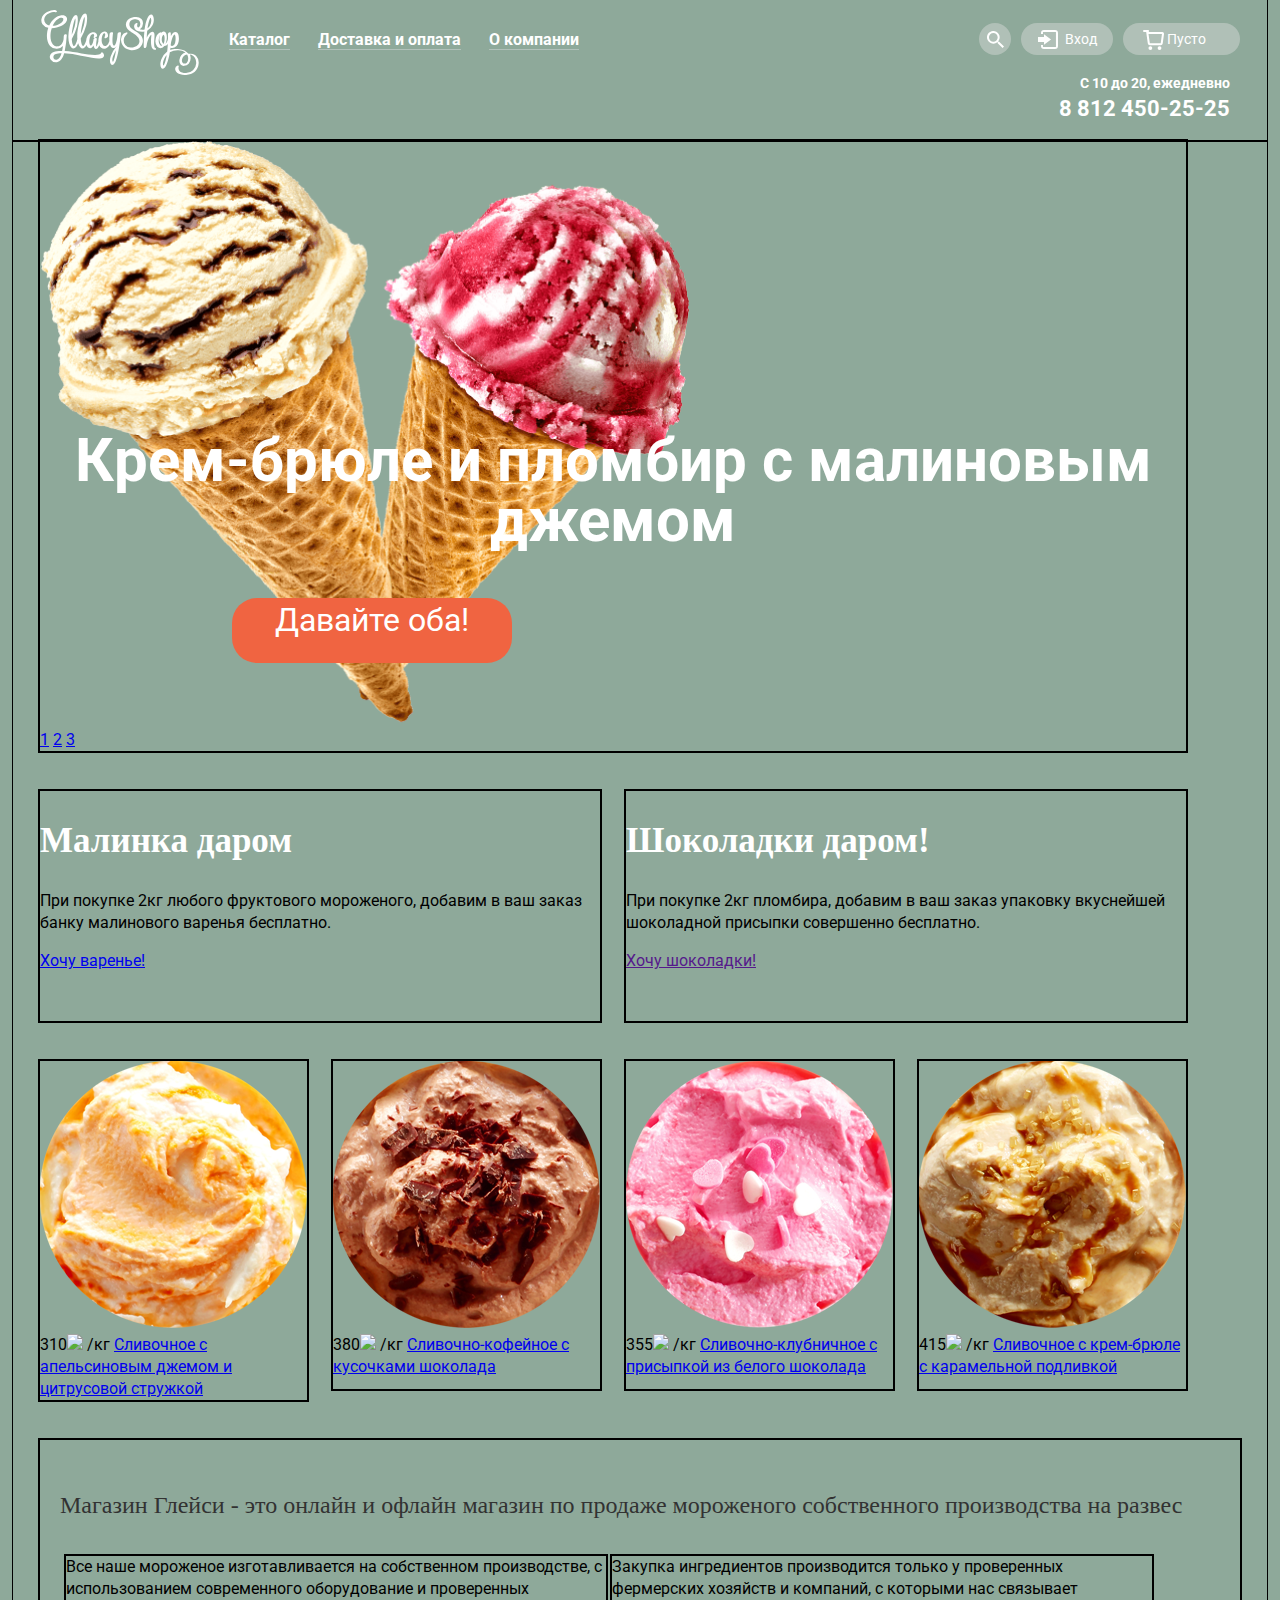
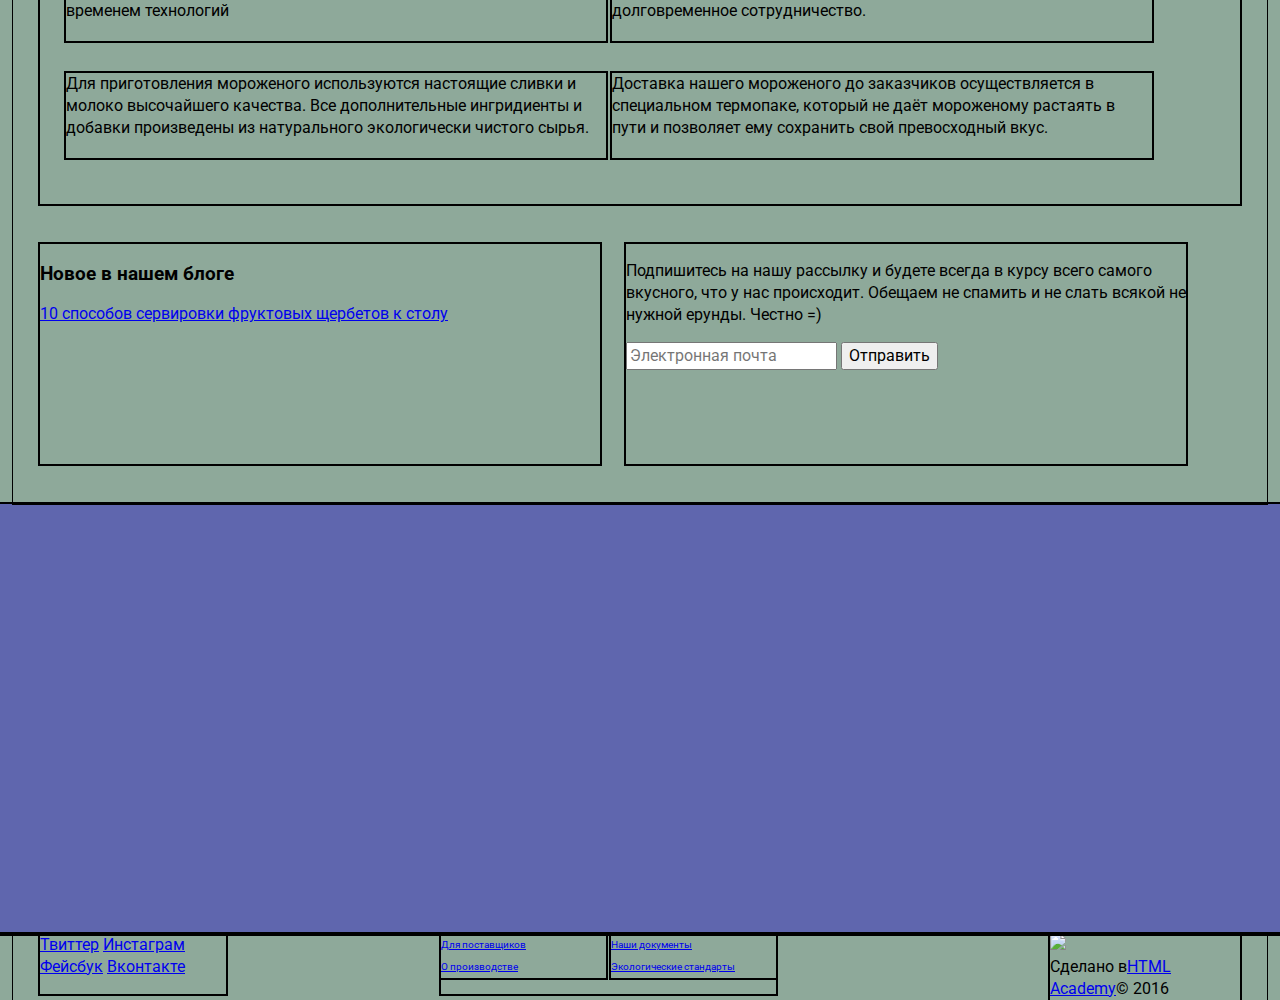
==== index.html @ ef181240 "коммит" ====
<!DOCTYPE html>
<html lang="ru">
  <head>
    <meta charset="utf-8">
    <title>HTML Academy: Глейси</title>
    <link href="https://fonts.googleapis.com/css?family=Roboto:400,700&subset=cyrillic" rel="stylesheet">
    <link rel="stylesheet" type="text/css" href="css/normalize.css">
    <link rel="stylesheet" type="text/css" href="css/style.css">
  </head>
  <body>
  	<header class="main-header">
  		<div class="container clearfix">
      <div class="logo">
        <img src="img/11logotip.svg" width="160" height="65">
      </div>
  			<nav class="main-navigation">
  				<ul class="main-menu">
  					<li class="shadow-link">
  						<a href="catalog.html" class="catalog">Каталог</a>
  						<ul class="navigation-submenu">
  							<li>
  								<a href="#" class="new">Новинки</a>
  							</li>
  							<li>
  								<a href="catalog.html">Сливочное</a>
  							</li>
  							<li>
  								<a href="#">Щербеты</a>
  							</li>
  							<li>
  								<a href="#">Фруктовый лед</a>
  							</li>
  							<li>
  								<a href="#">Мелорин</a>
  							</li>
  						</ul>
  					</li>
  					<li class="shadow-link">
  						<a href="#">Доставка и оплата</a>
  					</li>
  					<li class="shadow-link">
  						<a href="#">О компании</a>
  					</li>
  				</ul>
  			</nav>
  			<div class="user-block">
          <ul>
            <li>
              <a class="search" href="#"></a>
              <div class="inside-search">
                <input type="text" name="search" placeholder="Что ищем?">  
              </div>
            </li>
            <li>  
              <a class="login" href="#">Вход</a>
              <div class="inside-login">
                <form action="/" method="post">
                  <input type="text" name="login" placeholder="Электронная почта">
                  <input type="password" name="password" placeholder="Пароль">
                  <input type="submit" name="entry" value="Войти">
                  <a class="forgot-password" href="#">Забыли пароль?</a>
                  <a class="new-registration" href="#">Новая регистрация</a>
                </form>
              </div>
            </li>
            <li>
              <a class="cart" href="#">Пусто</a>
              <div class="inside-cart">
                <table>
                  <caption>Итого: 750 руб.</caption>
                  <tr>
                    <td>
                      <img src="http://placehold.it/15x15">
                    </td>
                    <td>
                      <img src="http://placehold.it/15x15">
                    </td>
                    <td>
                      Пломбир с апельсиновым джемом
                    </td>
                    <td>
                      1,5 кг x 200 руб
                    </td>
                    <td>
                      300 руб.
                    </td>
                  </tr>
                  <tr>
                    <td>
                      <img src="http://placehold.it/15x15">
                    </td>
                    <td>
                      <img src="http://placehold.it/15x15">
                    </td>
                    <td>
                      Клубничный пломбир с присыпкой из белого шоколада
                    </td>
                    <td>
                      1,5 кг x 300 руб
                    </td>
                    <td>
                      450 руб.
                    </td>
                  </tr>
                </table>
                <a class="cart-btn" href="#">Оформить заказ</a>
              </div>
            </li>
          </ul>
          <ul class="schedule">
            <li class="schedule-hours">С 10 до 20, ежедневно</li>
            <li class="schedule-phone">8 812 450-25-25</li>
          </ul>  
  			</div>
         
  		</div>
  	</header>
  	<main>
      <div class="container clearfix">
      <div class="slider clearfix">
        <img src="img/ice-1-slide.png" width="650" height="582">
    		<h1 class="caption">Крем-брюле и пломбир с малиновым джемом</h1>
    		  <a href="#" class="let-two">Давайте оба!</a>    
    		<div class="slider-switch">
    			<a href="#" class="ice-cream-slide">1</a>
    			<a href="#" class="ice-cream-slide">2</a>
    			<a href="#" class="ice-cream-slide">3</a>
    		</div>
      </div>
  		<div class="left-banner">
  			<h2 class="banner-title">Малинка даром</h2>
  			<p>При покупке 2кг любого фруктового мороженого, добавим в ваш заказ банку малинового варенья бесплатно.</p>
  			<a class="buy-btn" href="#">Хочу варенье!</a>
  		</div>
  		<div class="right-banner">
  			<h2 class="banner-title">Шоколадки даром!</h2>
  			<p>При покупке 2кг пломбира, добавим в ваш заказ упаковку вкуснейшей шоколадной присыпки совершенно бесплатно.</p>
  			<a class="buy-btn" href="">Хочу шоколадки!</a>
  		</div>
  		<div class="product hits">
  			<img src="img/creamy-orange-jam.png" width="267" height="267">
        <span class="product-price">310<img src="http://placehold.it/15x15"> /кг</span>
        <a class="creamy-orange-jam" href="catalog.html">Сливочное с апельсиновым джемом и цитрусовой стружкой</a>
        <a class="quick-view" href="#">Быстрый просмотр</a>
  		</div>
  		<div class="product hits">
  			<img src="img/creamy-cofee.png" width="267" height="267">
        <span class="product-price">380<img src="http://placehold.it/15x15"> /кг</span>
        <a class="creamy-cofee" href="#">Сливочно-кофейное с кусочками шоколада</a>
        <a class="quick-view" href="#">Быстрый просмотр</a>
  		</div>
  		<div class="product hits">
  			<img src="img/creamy-strawberry.png" width="267" height="267">
        <span class="product-price">355<img src="http://placehold.it/15x15"> /кг</span>
        <a class="creamy-strawberry" href="#">Сливочно-клубничное с присыпкой из белого шоколада</a>
        <a class="quick-view" href="#">Быстрый просмотр</a>
  		</div>
  		<div class="product hits">
  			<img src="img/creme-brulee.png" width="267" height="267">
        <span class="product-price">415<img src="http://placehold.it/15x15"> /кг</span>
        <a class="creme-brulee" href="#">Сливочное с крем-брюле с карамельной подливкой</a>
        <a class="quick-view" href="#">Быстрый просмотр</a>
  		</div>
  		<div class="feature clearfix">
            <h2 class="feature-title">
              Магазин Глейси - это онлайн и офлайн магазин по продаже мороженого собственного
              производства на развес
            </h2>
  					<p class="feature-discription ice-icon">
              Все наше мороженое изготавливается на собственном производстве, с использованием
              современного оборудование и проверенных временем технологий
            </p>
  					<p class="feature-discription cow-icon">
              Закупка ингредиентов производится только у проверенных фермерских хозяйств и компаний,
              с которыми нас связывает долговременное сотрудничество.
            </p>
  					<p class="feature-discription leaf-icon">
              Для приготовления мороженого используются настоящие сливки и молоко высочайшего качества.
              Все дополнительные ингридиенты и добавки произведены из натурального экологически чистого сырья.
            </p>
  					<p class="feature-discription thermometer-icon">
            Доставка нашего мороженого до заказчиков осуществляется в специальном термопаке,
            который не даёт мороженому растаять в пути и позволяет ему сохранить свой превосходный вкус.
            </p>
  		</div>
  		<div class="news">
  			<h3>Новое в нашем блоге</h3>
  			<a href="#">10 способов сервировки фруктовых щербетов к столу</a>
  		</div>
  		<div class="distribution">
  			<form class="distribution-form" action="/" method="post">
  			<p>
          Подпишитесь на нашу рассылку и будете всегда в курсу всего самого вкусного,
          что у нас происходит. Обещаем не спамить и не слать всякой не нужной ерунды. Честно =)
        </p>
  			<input type="text" name="distribution-mail" placeholder="Электронная почта">
  			<input type="submit" name="send" value="Отправить">
  			</form>
  		</div>
      </div>
  		<div class="map">
  			<div class="contact">
  				<p class="contact-normal">
            Адрес главного офиса и</br>
            офлайн магазина:
          </p>
  				<p class="contact-bold">
            ул. Большая Конюшенная
            19/8, Санкт-Петербург
          </p>
  				<p class="contact-normal">
            Для заказов по телефону:
          </p>
          <p class="contact-bold">  
  				  8 812 450-25-25
          </p>
          <p class="contact-normal">
  				  (с 10 до 20 ежедневно)
          </p>  
  				<a class="contact-btn" href="#">Форма обратной связи</a>
  			</div>
  		</div>
      <div class="contact-form">
        <form action="/" method="post">
          <h2 class="contect-form-name">Мы обязательно вам ответим</h2></br>
          <input type="text" name="contact-form-name" placeholder="Как вас зовут"></br>
          <input type="text" name="contact-form-mail" placeholder="Ваша почта для ответа?"></br>
          <textarea rows="5" placeholder="Напишите что-нибудь..."></textarea><br>
          <input type="submit" name="contact-ansver" value="Отправить">
        </form>
      </div>
  	</main>
  	<footer class="main-footer">
  		<div class="container clearfix">
  			<section class="footer-social">
  				<a class="social-btn social-btn-twitter" href="#">Твиттер</a>
  				<a class="social-btn social-btn-instagram" href="#">Инстаграм</a>
  				<a class="social-btn social-btn-facebook" href="#">Фейсбук</a>
  				<a class="social-btn social-btn-vk" href="#">Вконтакте</a>
  			</section>
  			<section class="social-info">
  				<div class="left-social-info">
  					<a class="for-deliveries" href="#">Для поставщиков</a></br>
  					<a href="#">О производстве</a>
  				</div>
  				<div class="right-social-info">
  					<a href="#">Наши документы</a></br>
  					<a href="#">Экологические стандарты</a>
  				</div>
  			</section>
  			<section class="made-in">
  				<div class="footer-logo"><img src="http://placehold.it/25x25"></div>
  				<span class="made-in-link">Сделано в<a href="#">HTML Academy</a>© 2016</span>
  			</section>
  		</div>
  	</footer>
  </body>
</html>
---- css/style.css ----
﻿body{
	min-width: 1200px;
	font-weight: normal;
	font-size: 16px;
	line-height: 22px;
	font-family: "Roboto", "Arial", sans-serif;
	background-color: #8ea99a;
	margin: 0 auto;
	padding: 0;
}
.banner-title{
	font-size: 35px;
	line-height: 41px;
	color: #ffffff;
	font-weight: bold;
	font-family: "Roboto Bold";
}
.feature-title{
	font-size: 24px;
	line-height: 30px;
	color: #323232;
	font-weight: normal;
	font-family: "Roboto Medium";
}

.clearfix{
	content: "";
	display: table;
	clear: both;
}

.logo{
	float: left;
	padding-top: 10px;
	width: 160px;
}

.container{
	font-size: 16px;
	width: 1200px;
	margin: 0 auto;
	padding: 0 27px;
	outline: 1px solid black;
}

.main-header{
	color: #ffffff;
}

.main-navigation{
	float: left;
	width: 700px;
	min-height: 120px;
}

.main-menu{
	margin: 0;
	padding: 0;
	padding-top: 22px;
	padding-left: 15px; 
	list-style: none;
	font-size: 0;
}

.main-menu > li{
	display: inline-block;
	vertical-align: top;
	position: relative;
	padding: 9px 14px;
}


.main-menu a{
	display: block;
	color: inherit;
	font-size: 16px;
	line-height: 18px;
	font-weight: bold;
	text-decoration: none;
	border-bottom: 1px solid rgba(230,230,235,.4);
}

.main-menu li:hover{
	color: #333333;
	background: #f7f6f3;
	border-radius: 25px;
}

.main-menu li:active{
	box-shadow: inset 0 3px 2px 1px rgba(0,0,5,.4);
}


.main-menu .navigation-submenu{
  	position: absolute;
	width: 144px;
	margin: 0;
	padding: 0;
	left: -7px;
	top: 37px;
	list-style: none;
	background: #f8f7f4;
	box-shadow: 0 20px 20px 0 rgba(0,0,0,.4);
	display: none;
}

li:hover .navigation-submenu{
  	display: block;
  	border-radius: 10px;
  	padding-top: 7px;
  	padding-bottom: 7px;
  	z-index: 10;
  	border-top: 3px solid #8ea99a;
}

.navigation-submenu a{
  	color: black;
  	font-size: 14px;
  	line-height: 16px;
  	font-weight: normal;
  	padding: 6px 8px;
  	padding-left: 22px;
  	margin: 0;
}

.navigation-submenu a:hover{
  	padding: 6px 8px;
  	padding-left: 22px;
  	margin: 0;
  	border-radius: 0;  	
  	background: #fbded7;
}

.navigation-submenu a:active{
	background: #f6b5a5;
}

.navigation-submenu .new{
	font-weight: bold;
	padding-bottom: 14px;
	border-bottom: 1px solid rgba(53,53,53,.2);
}

.navigation-submenu .new:hover{
	padding-bottom: 14px;
}

.user-block{
	float: right;
	width: 261px;
	padding: 0;
}

.user-block li{
	display: inline-block;
	vertical-align: top;
	margin-right: 10px; 
}

.user-block li:nth-child(3){
	margin-right: 0;
}

.user-block ul{
	margin: 0;
	padding: 0;
	margin-bottom: 20px;
	list-style: none;
	font-size: 0;
}

.user-block a{
	display: block;
	font-size: 14px;
	line-height: 16px;
	font-weight: normal;
	text-decoration: none;
	font-family: "Roboto", "Arial", "sans-serif";
	margin-top: 23px;
}

.user-block .search{
	width: 32px;
	height: 32px;
	border-radius: 50%;
	background: #b0c0b7 url("../img/5search.svg") no-repeat 50% 50%;
}

.search:hover{
	background: #f8f7f4 url("../img/black-search.svg") no-repeat 8px 8px;
}

.user-block .login{	
	position: relative;
	color: #ffffff;
	padding: 8px 16px 8px 44px;
	background: #b0c0b7;
	border-radius: 25px;
}

.login:hover{
	background: #f8f7f4;
	color: black;
}

.login::before{
	content: "";
	position: absolute;
	top: 5px;
	left: 16px;
	width: 22px;
	height: 22px;
	background: #b0c0b7 url("../img/6enter.svg") no-repeat 50% 50%;
}

.login:hover::before{
	background: #f8f7f4 url("../img/black-enter.svg") no-repeat 50% 50%;
}

.user-block .cart{
	position: relative;
	color: #ffffff;
	padding: 8px 34px 8px 44px;
	background: #b0c0b7;
	border-radius: 25px;
	max-width: 117px;
}

.cart:hover{
	background: #f8f7f4;
	color: black;
}

.cart::before{
	content: "";
	position: absolute;
	top: 7px;
	left: 20px;
	background: #b0c0b7 url("../img/7basket.svg") no-repeat;
	color: #ffffff;
	width: 22px;
	height: 22px;
}

.cart:hover::before{
	background: #f8f7f4 url("../img/black-basket.svg") no-repeat;
}

.user-block .full-cart{
	position: relative;
	padding: 8px 16px 8px 44px;
	color: #ffffff;
	background: #b0c0b7 url("../img/7basket.svg") no-repeat 16px 6px;
	border-radius: 25px;
}

.full-cart:hover{
	background: #f8f7f4;
	color: black;
}

.schedule{
	margin: 0;
	padding: 0;
	list-style: none;
	text-align: right;
}

.schedule-hours{
	padding-bottom: 4px;
	font-size: 14px;
	line-height: 16px;
	font-weight: bold;
}

.schedule-phone{
	font-size: 22px;
	line-height: 24px;
	font-weight: bold;
	font-family: "Roboto";
}

.inside-search{
	display: none;
}

.inside-login{
	display: none;
}
/*
li:hover .inside-login{
	display: block;
}
*/
.inside-cart{
	display: none;
}
/*
li:hover .inside-cart{
	display: block;
}
*/
.slider{
	outline: 2px solid black;
	height: 565px;
	width: 1146px;
	position: relative;
	margin-bottom: 40px;
}

.caption{
	font-size: 60px;
	line-height: 60px;
	color: white;
	text-align: center;
	margin-bottom: 35px;
	position: absolute;
	top: 250px;
}

.let-two{
	width: 280px;
	height: 65px;
	background: #f06441;
	text-align: center;
	line-height: 44px;
	border-radius: 25px;
	font-size: 32px;
	color: white;
	text-decoration: none;
	position: absolute;
	display: block;
	top: 457px;
	left: 192px;
}

.left-banner{
	width: 560px;
	min-height: 230px;
	outline: 2px solid black;
	float: left;
	margin-right: 26px;
	margin-bottom: 40px;
}

.right-banner{
	width: 560px;
	height: 230px;
	outline: 2px solid black;
	float: left;
	margin-bottom: 40px;
}

.product{
	float: left;
	width: 267px;
	min-height: 328px;
	outline: 2px solid black;
	margin-right: 26px;
	margin-bottom: 40px;
}

.feature{

	height: 248px;
	outline: 2px solid black;
	margin-bottom: 40px;
	padding: 30px 20px;
}

.feature-discription{
	width: 540px;
	min-height: 85px;
	display: inline-block;
	vertical-align: top;
	outline: 2px solid black;
	margin-left: 6px;
}

.news{
	width: 560px;
	min-height: 220px;
	outline: 2px solid black;
	float: left;
	margin-right: 26px;
	margin-bottom: 40px;
}

.distribution{
	width: 560px;
	min-height: 220px;
	outline: 2px solid black;
	float: left;
	margin-bottom: 40px;
}

.contact{
	display: none;
}

.contact-form{
	display: none;
}

.map{
	width: 100%;
	min-height: 430px;
	overflow-x: hidden; 
	background: #5f66ae;
	outline: 2px solid black;
	margin-left: auto;
  	margin-right: auto;
}

.main-footer{
	outline: 2px solid black;
}

.footer-social{
	float: left;
	width: 186px;
	margin-right: 215px;
	min-height: 60px;
	outline: 2px solid black;
}

.social-info{
	float: left;
	width: 335px;
	min-height: 60px;
	font-size: 10px;
	outline: 2px solid black;
}

.left-social-info{
	width: 165px;
	min-height: 34px;
	float: left;
	outline: 2px solid black;
}

.right-social-info{
	width: 165px;
	min-height: 34px;
	float: right;
	outline: 2px solid black;
}

.made-in{
	width: 190px;
	outline: 2px solid black;
	float: right;
}

.breadcrumbs{
	outline: 2px solid black;
	width: 1106px;
}

.catalog-title{
	outline: 2px solid black;
	width: 1146px;
}
.filter{
	outline: 2px solid black;
	width: 1146px;
	margin-bottom: 34px;
}

.sorting{
	width: 195px;
	outline: 2px solid black;
}

.price-regulation{
	width: 219px;
	outline: 2px solid black;
}

.fatness{
	width: 418px;
	outline: 2px solid black;
}

.filler{
	width: 702px;
	outline: 2px solid black;
}

.paginator{
	float: right;
	outline: 2px solid black;
	margin-bottom: 30px;
}

.quick-view{
	display: none;
}
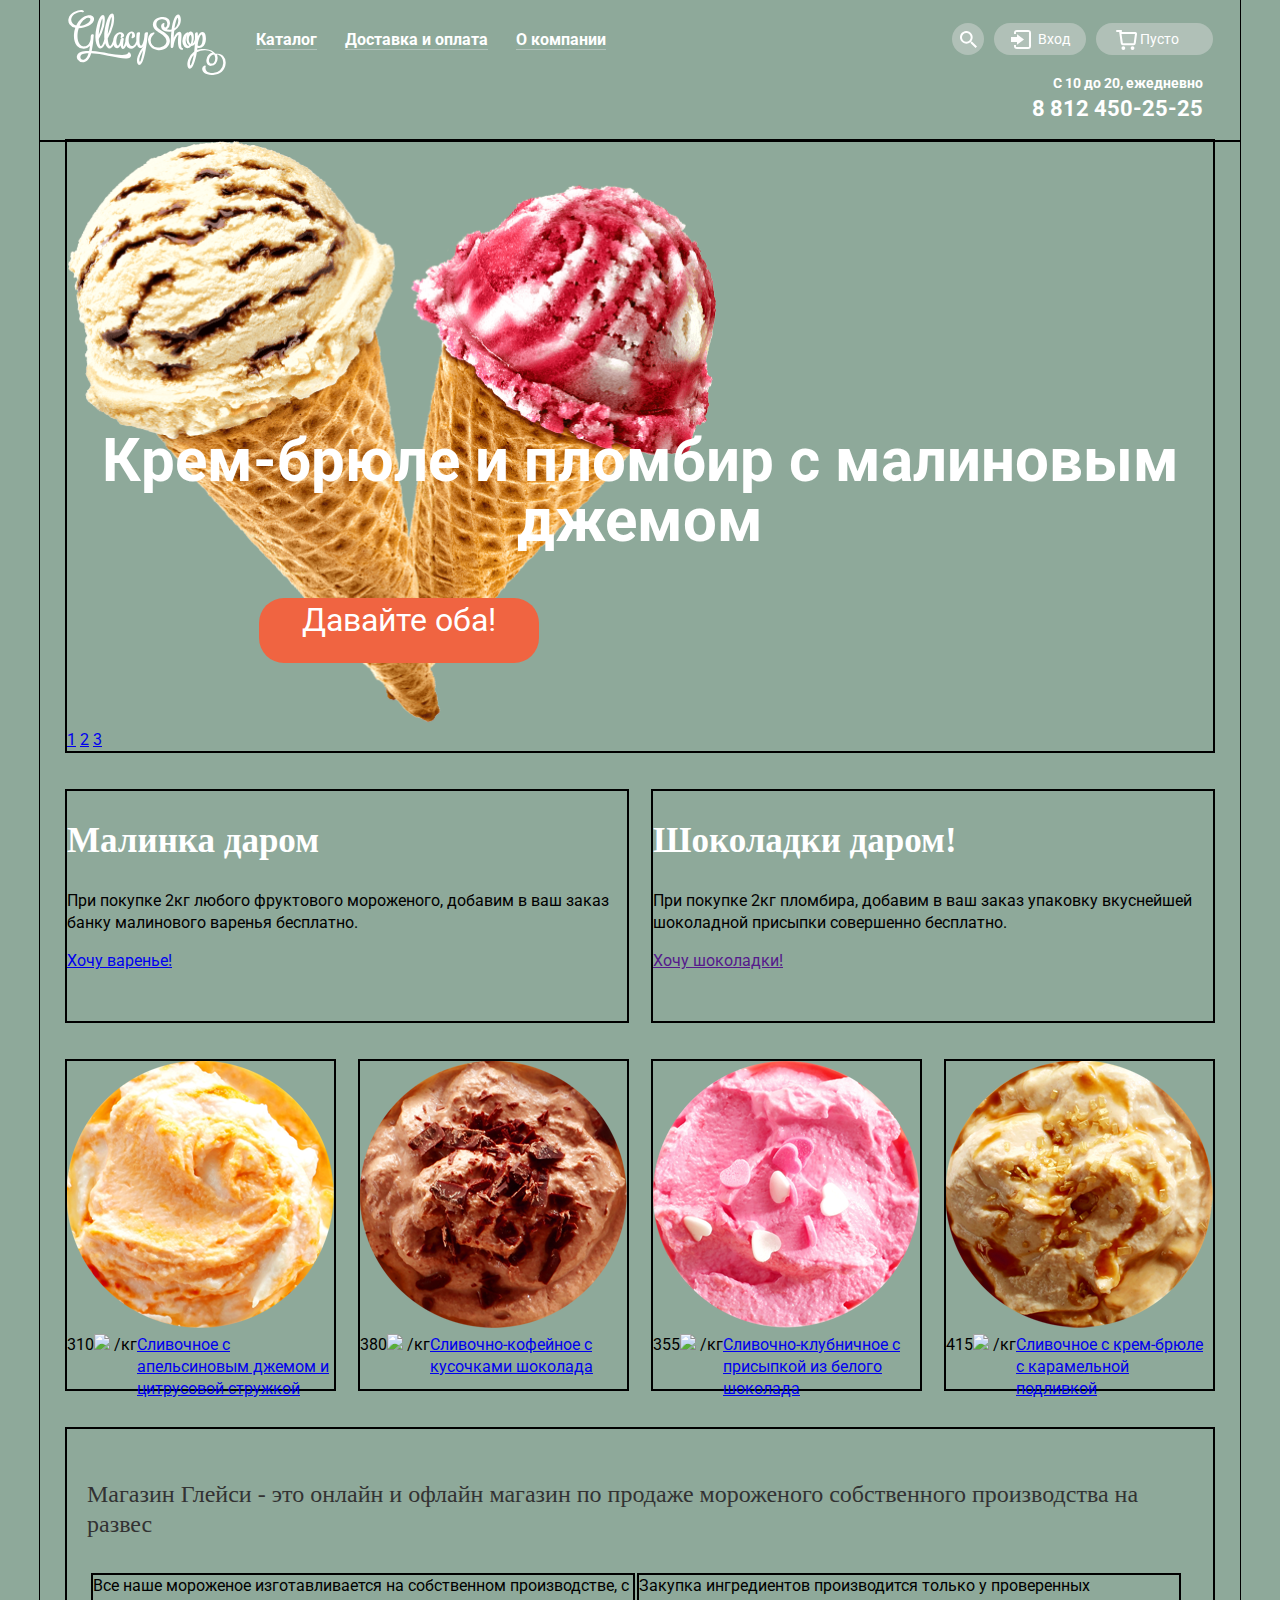
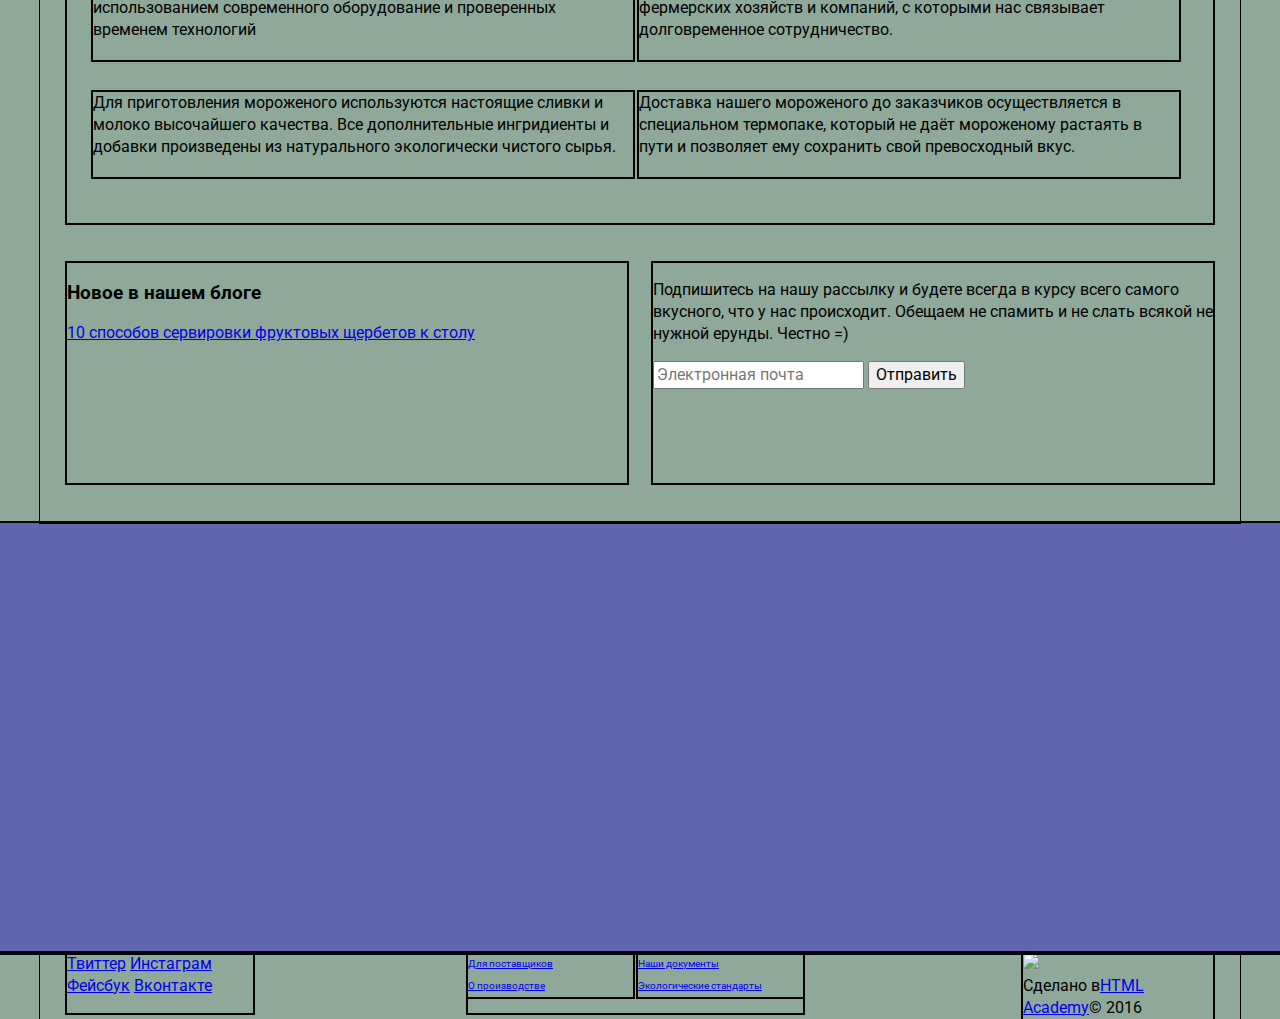
==== commit 13092f3b: "Сетка ВИН!" ====
--- a/index.html
+++ b/index.html
@@ -140,25 +140,25 @@
   		<div class="product hits">
   			<img src="img/creamy-orange-jam.png" width="267" height="267">
         <span class="product-price">310<img src="http://placehold.it/15x15"> /кг</span>
-        <a class="creamy-orange-jam" href="catalog.html">Сливочное с апельсиновым джемом и цитрусовой стружкой</a>
+        <a class="link-ice" href="catalog.html">Сливочное с апельсиновым джемом и цитрусовой стружкой</a>
         <a class="quick-view" href="#">Быстрый просмотр</a>
   		</div>
   		<div class="product hits">
   			<img src="img/creamy-cofee.png" width="267" height="267">
         <span class="product-price">380<img src="http://placehold.it/15x15"> /кг</span>
-        <a class="creamy-cofee" href="#">Сливочно-кофейное с кусочками шоколада</a>
+        <a class="link-ice" href="#">Сливочно-кофейное с кусочками шоколада</a>
         <a class="quick-view" href="#">Быстрый просмотр</a>
   		</div>
   		<div class="product hits">
   			<img src="img/creamy-strawberry.png" width="267" height="267">
         <span class="product-price">355<img src="http://placehold.it/15x15"> /кг</span>
-        <a class="creamy-strawberry" href="#">Сливочно-клубничное с присыпкой из белого шоколада</a>
+        <a class="link-ice" href="#">Сливочно-клубничное с присыпкой из белого шоколада</a>
         <a class="quick-view" href="#">Быстрый просмотр</a>
   		</div>
   		<div class="product hits">
   			<img src="img/creme-brulee.png" width="267" height="267">
         <span class="product-price">415<img src="http://placehold.it/15x15"> /кг</span>
-        <a class="creme-brulee" href="#">Сливочное с крем-брюле с карамельной подливкой</a>
+        <a class="link-ice" href="#">Сливочное с крем-брюле с карамельной подливкой</a>
         <a class="quick-view" href="#">Быстрый просмотр</a>
   		</div>
   		<div class="feature clearfix">
--- a/css/style.css
+++ b/css/style.css
@@ -37,7 +37,7 @@
 
 .container{
 	font-size: 16px;
-	width: 1200px;
+	width: 1146px;
 	margin: 0 auto;
 	padding: 0 27px;
 	outline: 1px solid black;
@@ -355,13 +355,22 @@
 	float: left;
 	width: 267px;
 	min-height: 328px;
+	position: relative;
 	outline: 2px solid black;
 	margin-right: 26px;
 	margin-bottom: 40px;
 }
 
+.product:nth-child(4n+3){
+	margin-right: 0;
+}
+
+.link-ice{
+	position: absolute;
+}
+
 .feature{
-
+	width: 1106px;
 	height: 248px;
 	outline: 2px solid black;
 	margin-bottom: 40px;
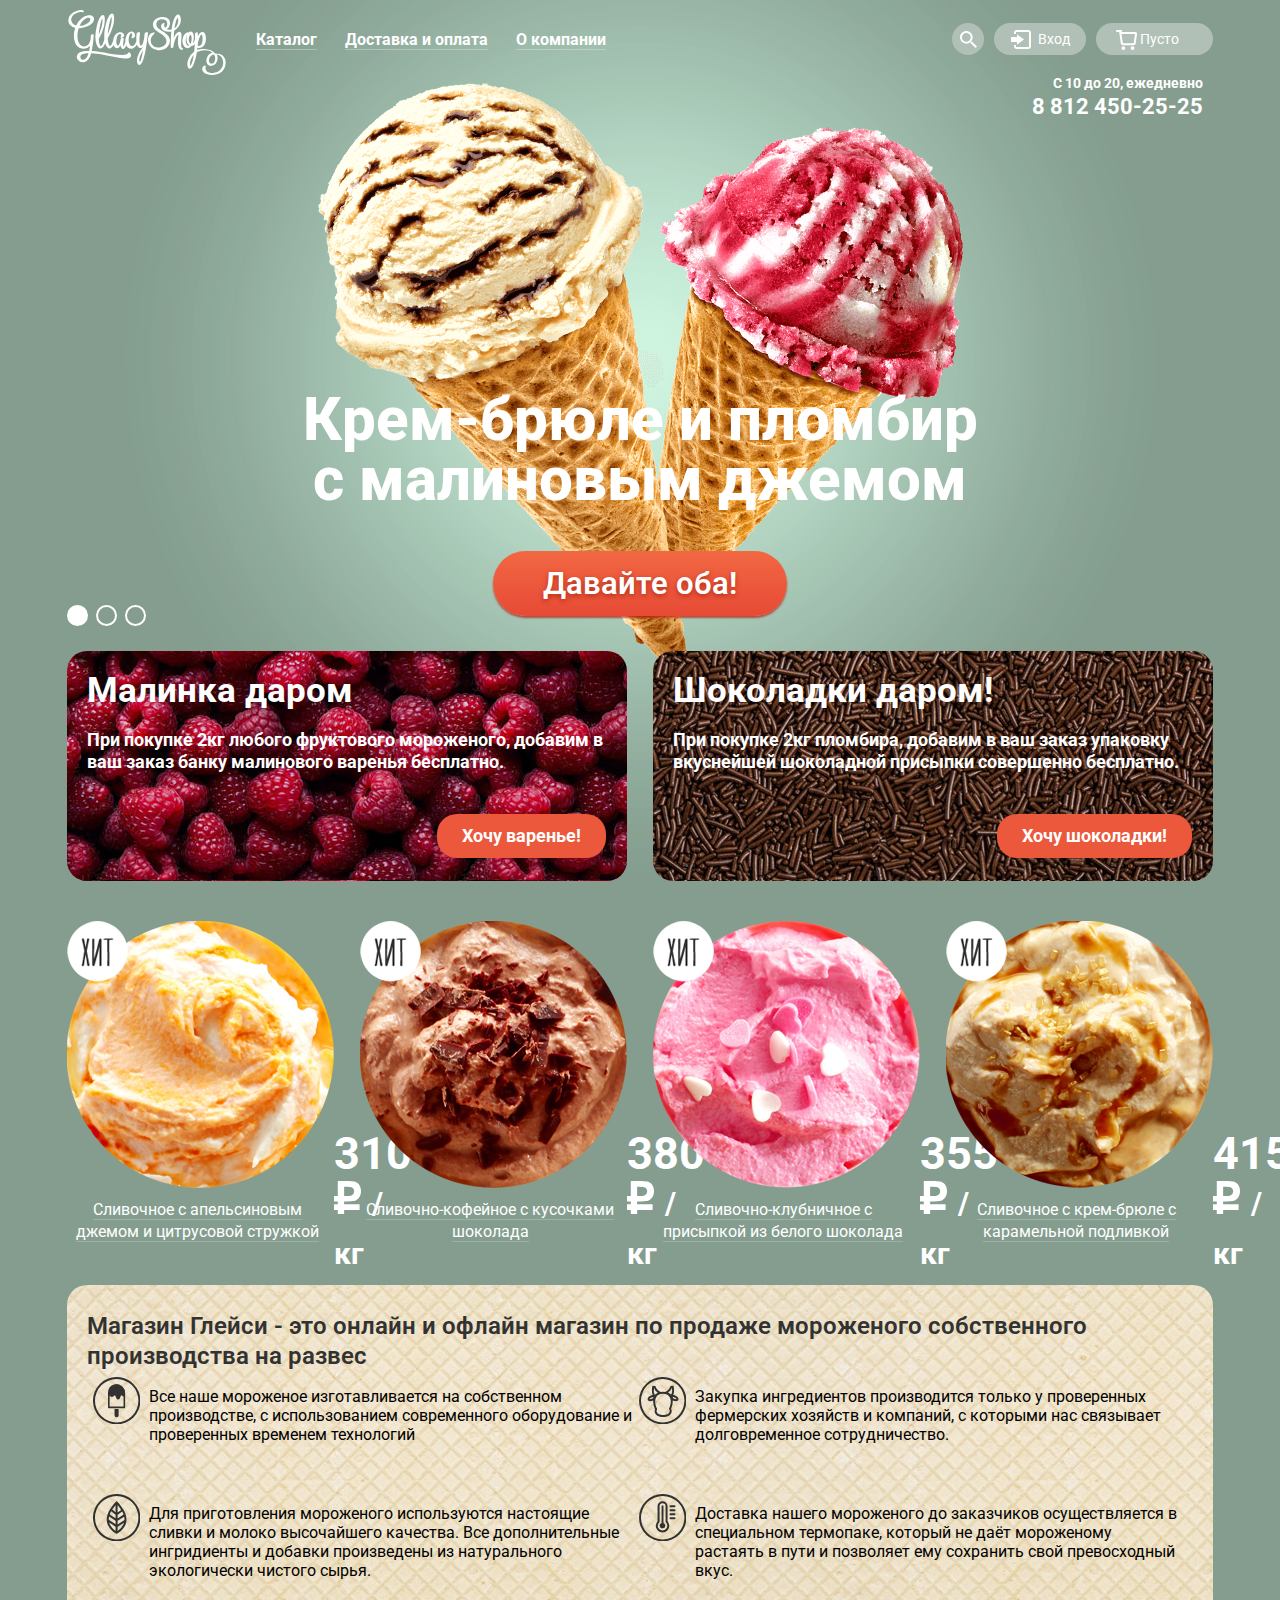
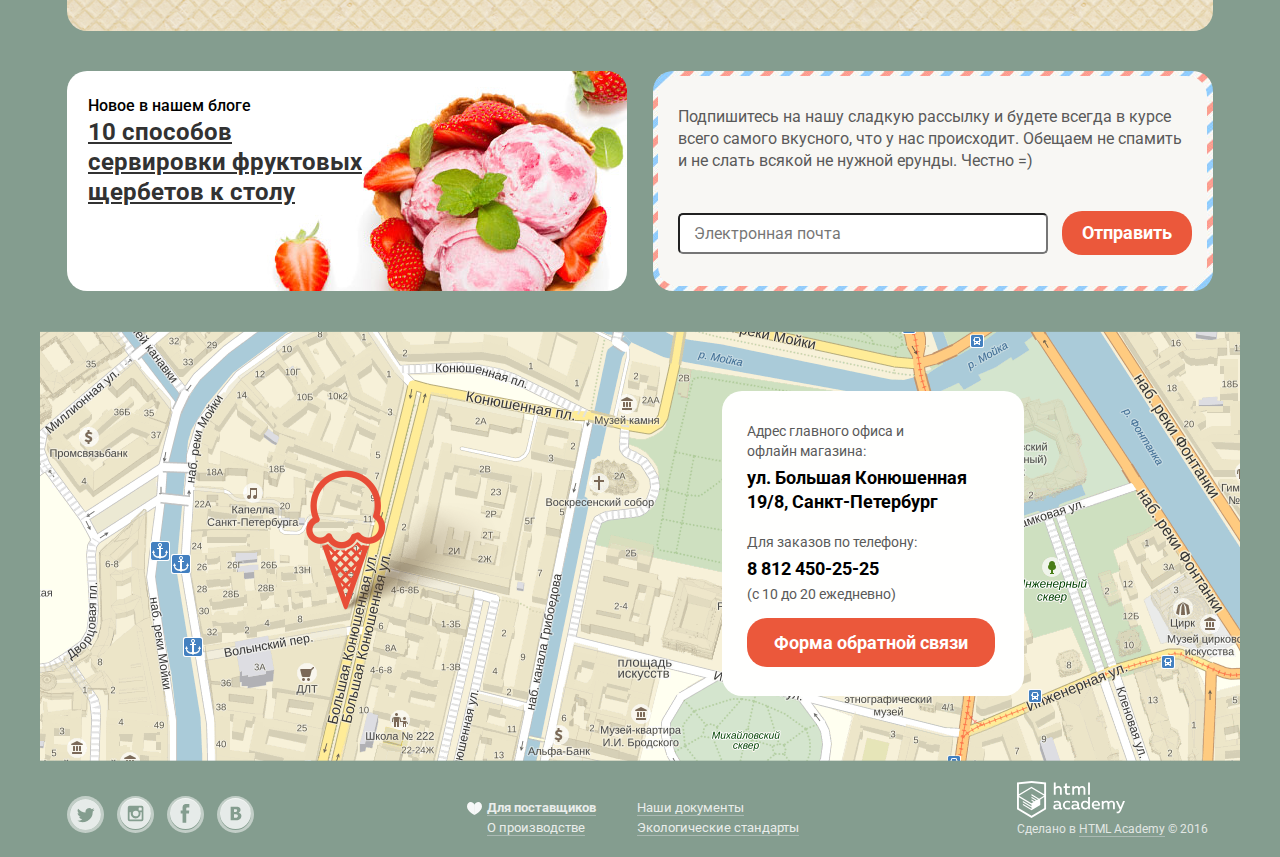
==== commit e709a36f: "tired" ====
--- a/index.html
+++ b/index.html
@@ -8,6 +8,11 @@
     <link rel="stylesheet" type="text/css" href="css/style.css">
   </head>
   <body>
+    <input type="radio" id="btn-1" name="toggle" checked>
+    <input type="radio" id="btn-2" name="toggle">
+    <input type="radio" id="btn-3" name="toggle">
+  <div class="site-wrapper">
+  <div class="content-wrapper">
   	<header class="main-header">
   		<div class="container clearfix">
       <div class="logo">
@@ -16,7 +21,7 @@
   			<nav class="main-navigation">
   				<ul class="main-menu">
   					<li class="shadow-link">
-  						<a href="catalog.html" class="catalog">Каталог</a>
+  						<a href="catalog.html" class="catalog link-catalog">Каталог</a>
   						<ul class="navigation-submenu">
   							<li>
   								<a href="#" class="new">Новинки</a>
@@ -36,74 +41,73 @@
   						</ul>
   					</li>
   					<li class="shadow-link">
-  						<a href="#">Доставка и оплата</a>
+  						<a class="link-catalog" href="#">Доставка и оплата</a>
   					</li>
   					<li class="shadow-link">
-  						<a href="#">О компании</a>
+  						<a class="link-catalog" href="#">О компании</a>
   					</li>
   				</ul>
   			</nav>
   			<div class="user-block">
-          <ul>
-            <li>
+          <ul class="user-menu">
+            <li class="search-container">
               <a class="search" href="#"></a>
               <div class="inside-search">
-                <input type="text" name="search" placeholder="Что ищем?">  
+                <form class="search-form" action="/" method="post">
+                <input type="search" name="search" id="search" placeholder="Что ищем?">  
               </div>
             </li>
-            <li>  
+            <li class="login-container">  
               <a class="login" href="#">Вход</a>
               <div class="inside-login">
-                <form action="/" method="post">
-                  <input type="text" name="login" placeholder="Электронная почта">
+                <form class="login-form clearfix" action="/" method="post">
+                  <input type="email" name="login" id="login" placeholder="Электронная почта">
                   <input type="password" name="password" placeholder="Пароль">
-                  <input type="submit" name="entry" value="Войти">
+                  <input class="btn entry-btn" type="submit" name="entry" value="Войти">
+                  <div class="login-help">
                   <a class="forgot-password" href="#">Забыли пароль?</a>
                   <a class="new-registration" href="#">Новая регистрация</a>
+                  </div>
                 </form>
               </div>
             </li>
-            <li>
+            <li class="cart-container">
               <a class="cart" href="#">Пусто</a>
               <div class="inside-cart">
-                <table>
+                <table  class="cart-product">
                   <caption>Итого: 750 руб.</caption>
                   <tr>
-                    <td>
-                      <img src="http://placehold.it/15x15">
-                    </td>
-                    <td>
-                      <img src="http://placehold.it/15x15">
-                    </td>
-                    <td>
+                    <td class="cross"></td>
+                    <td class="litle-ice1"></td> 
+                    <td class="full-cart-discription">
                       Пломбир с апельсиновым джемом
                     </td>
                     <td>
-                      1,5 кг x 200 руб
+                      1,5 кг x <span class="price-kg">200 руб</span>
                     </td>
                     <td>
                       300 руб.
                     </td>
                   </tr>
                   <tr>
-                    <td>
-                      <img src="http://placehold.it/15x15">
-                    </td>
-                    <td>
-                      <img src="http://placehold.it/15x15">
-                    </td>
-                    <td>
+                    <td class="cross">
+                      
+                    </td>
+                    <td class="litle-ice2">
+                      
+                    </td>
+                    <td class="full-cart-discription">
                       Клубничный пломбир с присыпкой из белого шоколада
                     </td>
                     <td>
-                      1,5 кг x 300 руб
+                      1,5 кг x <span class="price-kg">300 руб</span>
                     </td>
                     <td>
                       450 руб.
                     </td>
                   </tr>
                 </table>
-                <a class="cart-btn" href="#">Оформить заказ</a>
+                <a class="cart-btn btn" href="#">Оформить заказ</a>
               </div>
             </li>
           </ul>
@@ -116,50 +120,79 @@
   		</div>
   	</header>
   	<main>
-      <div class="container clearfix">
-      <div class="slider clearfix">
-        <img src="img/ice-1-slide.png" width="650" height="582">
-    		<h1 class="caption">Крем-брюле и пломбир с малиновым джемом</h1>
-    		  <a href="#" class="let-two">Давайте оба!</a>    
-    		<div class="slider-switch">
-    			<a href="#" class="ice-cream-slide">1</a>
-    			<a href="#" class="ice-cream-slide">2</a>
-    			<a href="#" class="ice-cream-slide">3</a>
-    		</div>
+      <div class="container">
+      <div class="slider">
+        <div class="slide" id="slide-1">
+            <div class="slide-title">Крем-брюле и пломбир с малиновым джемом</div>
+            <a class="slide-btn" href="#">Давайте оба!</a>
+         </div>
+        <div class="slide" id="slide-2">
+            <div class="slide-title">Шоколадный пломбир и лимонный сорбет</div>
+            <a class="slide-btn" href="#">Давайте оба!</a>
+        </div>
+        <div class="slide" id="slide-3">
+            <div class="slide-title">Пломбир с помадкой и клубничный щербет</div>
+            <a class="slide-btn" href="#">Давайте оба!</a>
+        </div>
+        <div class="slider-controls">
+            <label for="btn-1"></label>
+            <label for="btn-2"></label>
+            <label for="btn-3"></label>
+        </div>
       </div>
   		<div class="left-banner">
-  			<h2 class="banner-title">Малинка даром</h2>
-  			<p>При покупке 2кг любого фруктового мороженого, добавим в ваш заказ банку малинового варенья бесплатно.</p>
-  			<a class="buy-btn" href="#">Хочу варенье!</a>
+  			<b class="banner-title">Малинка даром</b>
+  			<p class="banner-discpription">При покупке 2кг любого фруктового мороженого, добавим в ваш заказ банку малинового варенья бесплатно.</p>
+  			<a class="buy-btn btn" href="#">Хочу варенье!</a>
   		</div>
   		<div class="right-banner">
-  			<h2 class="banner-title">Шоколадки даром!</h2>
-  			<p>При покупке 2кг пломбира, добавим в ваш заказ упаковку вкуснейшей шоколадной присыпки совершенно бесплатно.</p>
-  			<a class="buy-btn" href="">Хочу шоколадки!</a>
-  		</div>
-  		<div class="product hits">
-  			<img src="img/creamy-orange-jam.png" width="267" height="267">
-        <span class="product-price">310<img src="http://placehold.it/15x15"> /кг</span>
-        <a class="link-ice" href="catalog.html">Сливочное с апельсиновым джемом и цитрусовой стружкой</a>
-        <a class="quick-view" href="#">Быстрый просмотр</a>
-  		</div>
-  		<div class="product hits">
-  			<img src="img/creamy-cofee.png" width="267" height="267">
-        <span class="product-price">380<img src="http://placehold.it/15x15"> /кг</span>
-        <a class="link-ice" href="#">Сливочно-кофейное с кусочками шоколада</a>
-        <a class="quick-view" href="#">Быстрый просмотр</a>
-  		</div>
-  		<div class="product hits">
-  			<img src="img/creamy-strawberry.png" width="267" height="267">
-        <span class="product-price">355<img src="http://placehold.it/15x15"> /кг</span>
-        <a class="link-ice" href="#">Сливочно-клубничное с присыпкой из белого шоколада</a>
-        <a class="quick-view" href="#">Быстрый просмотр</a>
-  		</div>
-  		<div class="product hits">
-  			<img src="img/creme-brulee.png" width="267" height="267">
-        <span class="product-price">415<img src="http://placehold.it/15x15"> /кг</span>
-        <a class="link-ice" href="#">Сливочное с крем-брюле с карамельной подливкой</a>
-        <a class="quick-view" href="#">Быстрый просмотр</a>
+  			<b class="banner-title">Шоколадки даром!</b>
+  			<p class="banner-discpription">При покупке 2кг пломбира, добавим в ваш заказ упаковку вкуснейшей шоколадной присыпки совершенно бесплатно.</p>
+  			<a class="buy-btn btn" href="">Хочу шоколадки!</a>
+  		</div>
+  		<div class="product">
+            <div class="active">
+                <img src="img/hit.png" class="hits" width="61" height="61">
+  			    <img src="img/creamy-orange-jam.png" class="product-picture" width="267" height="267">
+                <span class="product-price">310 <img src="img/rub.svg" width="27" height="33"> <span class="product-kg">/кг</span></span>
+                <h2 class="product-title">
+                <a class="link-ice" href="catalog.html">Сливочное с апельсиновым джемом и цитрусовой стружкой</a>
+                </h2>
+                <a class="quick-view btn" href="#">Быстрый просмотр</a>
+            </div>
+  		</div>
+  		<div class="product">
+            <div class="active">
+                <img src="img/hit.png" class="hits" width="61" height="61">
+  			    <img src="img/creamy-cofee.png" class="product-picture" width="267" height="267">
+                <span class="product-price">380 <img src="img/rub.svg" width="27" height="33"> <span class="product-kg"> /кг</span></span>
+                <h2 class="product-title">
+                <a class="link-ice" href="#">Сливочно-кофейное с кусочками шоколада</a>
+                </h2>
+                <a class="quick-view btn" href="#">Быстрый просмотр</a>
+            </div>    
+  		</div>
+  		<div class="product">
+            <div class="active">
+                <img src="img/hit.png" class="hits" width="61" height="61">
+      			<img src="img/creamy-strawberry.png" class="product-picture" width="267" height="267">
+                <span class="product-price">355 <img src="img/rub.svg" width="27" height="33"> <span class="product-kg"> /кг</span></span>
+                <h2 class="product-title">
+                <a class="link-ice" href="#">Сливочно-клубничное с присыпкой из белого шоколада</a>
+                </h2>
+                <a class="quick-view btn" href="#">Быстрый просмотр</a>
+            </div>    
+  		</div>
+  		<div class="product">
+            <div class="active">
+                <img src="img/hit.png" class="hits" width="61" height="61">
+      			<img src="img/creme-brulee.png" class="product-picture" width="267" height="267">
+                <span class="product-price">415 <img src="img/rub.svg" width="27" height="33"> <span class="product-kg"> /кг</span></span>
+                <h2 class="product-title">
+                <a href="#">Сливочное с крем-брюле с карамельной подливкой</a>
+                </h2>
+                <a class="quick-view btn" href="#">Быстрый просмотр</a>
+            </div>    
   		</div>
   		<div class="feature clearfix">
             <h2 class="feature-title">
@@ -185,16 +218,16 @@
   		</div>
   		<div class="news">
   			<h3>Новое в нашем блоге</h3>
-  			<a href="#">10 способов сервировки фруктовых щербетов к столу</a>
+  			<a class="news-link" href="#">10 способов сервировки фруктовых щербетов к столу</a>
   		</div>
   		<div class="distribution">
   			<form class="distribution-form" action="/" method="post">
-  			<p>
-          Подпишитесь на нашу рассылку и будете всегда в курсу всего самого вкусного,
+  			<p class="distribution-subscription">
+          Подпишитесь на нашу сладкую рассылку и будете всегда в курсе всего самого вкусного,
           что у нас происходит. Обещаем не спамить и не слать всякой не нужной ерунды. Честно =)
         </p>
   			<input type="text" name="distribution-mail" placeholder="Электронная почта">
-  			<input type="submit" name="send" value="Отправить">
+  			<input class="btn" type="submit" name="send" value="Отправить">
   			</form>
   		</div>
       </div>
@@ -211,13 +244,13 @@
   				<p class="contact-normal">
             Для заказов по телефону:
           </p>
-          <p class="contact-bold">  
+          <p class="contact-bold number">  
   				  8 812 450-25-25
           </p>
-          <p class="contact-normal">
+          <p class="contact-normal everyday">
   				  (с 10 до 20 ежедневно)
           </p>  
-  				<a class="contact-btn" href="#">Форма обратной связи</a>
+  				<a class="contact-btn btn" href="#">Форма обратной связи</a>
   			</div>
   		</div>
       <div class="contact-form">
@@ -233,10 +266,10 @@
   	<footer class="main-footer">
   		<div class="container clearfix">
   			<section class="footer-social">
-  				<a class="social-btn social-btn-twitter" href="#">Твиттер</a>
-  				<a class="social-btn social-btn-instagram" href="#">Инстаграм</a>
-  				<a class="social-btn social-btn-facebook" href="#">Фейсбук</a>
-  				<a class="social-btn social-btn-vk" href="#">Вконтакте</a>
+  				<a class="social-btn social-btn-twitter" href="https://www.twitter.com"></a>
+  				<a class="social-btn social-btn-instagram" href="https://www.instagram.com"></a>
+  				<a class="social-btn social-btn-facebook" href="https://www.facebook.com"></a>
+  				<a class="social-btn social-btn-vk" href="https://vk.com"></a>
   			</section>
   			<section class="social-info">
   				<div class="left-social-info">
@@ -249,10 +282,12 @@
   				</div>
   			</section>
   			<section class="made-in">
-  				<div class="footer-logo"><img src="http://placehold.it/25x25"></div>
-  				<span class="made-in-link">Сделано в<a href="#">HTML Academy</a>© 2016</span>
+  				<div class="footer-logo"></div>
+  				<span class="made-in-link">Сделано в <a href="#">HTML Academy</a> © 2016</span>
   			</section>
   		</div>
   	</footer>
+    </div>
+    </div>
   </body>
 </html>
--- a/css/style.css
+++ b/css/style.css
@@ -2,25 +2,153 @@
 	min-width: 1200px;
 	font-weight: normal;
 	font-size: 16px;
-	line-height: 22px;
+	line-height: 1.2;
 	font-family: "Roboto", "Arial", sans-serif;
 	background-color: #8ea99a;
 	margin: 0 auto;
 	padding: 0;
 }
-.banner-title{
-	font-size: 35px;
-	line-height: 41px;
-	color: #ffffff;
-	font-weight: bold;
-	font-family: "Roboto Bold";
-}
+
+body > input[type="radio"] {
+  display: none;
+}
+
+
+.site-wrapper{
+	background: #849d8f url("../img/slide-1.png") no-repeat top center;
+	transition: background-image 0.5s ease, background-color 0.5s ease;
+}
+
+.site-wrapper:before,
+.site-wrapper:after {
+  content: "";
+
+  visibility: hidden;
+}
+
+.site-wrapper:before {
+  background-image: url("../img/slide-2.png");
+}
+
+.site-wrapper:after {
+  background-image: url("../img/slide-3.png");
+}
+
+.slider{
+	position: relative;
+	padding-top: 270px;
+	text-align: center;
+	color: #ffffff; 
+}
+
+.slide {
+  display: none;
+}
+
+.slide-title {
+  width: 700px;
+  margin: 0 auto;
+  margin-bottom: 40px;
+
+  font-weight: 800;
+  font-size: 60px;
+  line-height: 60.35px;
+}
+
+.slide-btn {
+  display: inline-block;
+  padding: 12px 50px;
+  margin-bottom: 35px;
+  font-weight: 600;
+  font-size: 31px;
+  line-height: 41px;
+  vertical-align: top;
+  color: #ffffff;
+  text-decoration: none;
+  text-shadow: 0 2px 5px rgba(160, 32, 11, 0.76);
+
+  background: #f26843;
+  background:    -moz-linear-gradient(top, #f26843 0%, #e74a35 100%);
+  background: -webkit-linear-gradient(top, #f26843 0%, #e74a35 100%);
+  background:         linear-gradient(to bottom, #f26843 0%, #e74a35 100%);
+  border-radius: 100px;
+  box-shadow: 0 2px 2px rgba(172, 16, 0, 0.64);
+}
+
+.slide-btn:hover {
+  background:    -moz-linear-gradient(top, #f58669 0%, #ec6f5e 100%);
+  background: -webkit-linear-gradient(top, #f58669 0%, #ec6f5e 100%);
+  background:         linear-gradient(to bottom, #f58669 0%, #ec6f5e 100%);
+  box-shadow: 0 2px 2px rgba(172, 16, 0, 1);
+}
+
+.slide-btn:active {
+  background:    -moz-linear-gradient(top, #d84732 0%, #e1613e 100%);
+  background: -webkit-linear-gradient(top, #d84732 0%, #e1613e 100%);
+  background:         linear-gradient(to bottom, #d84732 0%, #e1613e 100%);
+  box-shadow: inset 0 2px 2px rgba(172, 16, 0, 1);
+}
+
+.slider-controls {
+  position: absolute;
+  bottom: 25px;
+  left: 0;
+  z-index: 20;
+
+  font-size: 0;
+}
+
+.slider-controls label {
+  display: inline-block;
+  width: 17px;
+  height: 17px;
+  margin-right: 8px;
+
+  vertical-align: top;
+
+  background-color: transparent;
+  border: 2px solid #ffffff;
+  border-radius: 50%;
+  cursor: pointer;
+}
+
+.slider-controls label:hover{
+	background-color: #b2c1b7; 
+}
+
+#btn-1:checked ~ .site-wrapper #slide-1,
+#btn-2:checked ~ .site-wrapper #slide-2,
+#btn-3:checked ~ .site-wrapper #slide-3 {
+  display: block;
+}
+
+#btn-1:checked ~ .site-wrapper {
+  background-color: #849d8f;
+  background-image: url("../img/slide-1.png");
+}
+
+#btn-2:checked ~ .site-wrapper {
+  background-color: #8996a6;
+  background-image: url("../img/slide-2.png");
+}
+
+#btn-3:checked ~ .site-wrapper {
+  background-color: #9d8b84;
+  background-image: url("../img/slide-3.png");
+}
+
+#btn-1:checked ~ .site-wrapper label[for="btn-1"],
+#btn-2:checked ~ .site-wrapper label[for="btn-2"],
+#btn-3:checked ~ .site-wrapper label[for="btn-3"] {
+  background-color: #ffffff;
+}
+
 .feature-title{
 	font-size: 24px;
 	line-height: 30px;
 	color: #323232;
 	font-weight: normal;
-	font-family: "Roboto Medium";
+	font-family: "Roboto", "Arial", sans-serif;
 }
 
 .clearfix{
@@ -40,7 +168,6 @@
 	width: 1146px;
 	margin: 0 auto;
 	padding: 0 27px;
-	outline: 1px solid black;
 }
 
 .main-header{
@@ -77,6 +204,9 @@
 	line-height: 18px;
 	font-weight: bold;
 	text-decoration: none;
+}
+
+.link-catalog{
 	border-bottom: 1px solid rgba(230,230,235,.4);
 }
 
@@ -90,9 +220,19 @@
 	box-shadow: inset 0 3px 2px 1px rgba(0,0,5,.4);
 }
 
+.active-catalog{
+	background: #d07058;
+	padding: 6px 14px;
+	border-radius: 20px;
+}
+
+.no-link-catalog{
+	border-bottom: none;
+}
+
 
 .main-menu .navigation-submenu{
-  	position: absolute;
+  position: absolute;
 	width: 144px;
 	margin: 0;
 	padding: 0;
@@ -110,7 +250,7 @@
   	padding-top: 7px;
   	padding-bottom: 7px;
   	z-index: 10;
-  	border-top: 3px solid #8ea99a;
+  	border-top: 3px solid #8ba596;
 }
 
 .navigation-submenu a{
@@ -152,6 +292,7 @@
 }
 
 .user-block li{
+	position: relative;
 	display: inline-block;
 	vertical-align: top;
 	margin-right: 10px; 
@@ -161,7 +302,7 @@
 	margin-right: 0;
 }
 
-.user-block ul{
+.user-block .user-menu{
 	margin: 0;
 	padding: 0;
 	margin-bottom: 20px;
@@ -171,15 +312,15 @@
 
 .user-block a{
 	display: block;
+	margin-top: 23px;
+}
+
+.user-block .search{
 	font-size: 14px;
 	line-height: 16px;
 	font-weight: normal;
 	text-decoration: none;
 	font-family: "Roboto", "Arial", "sans-serif";
-	margin-top: 23px;
-}
-
-.user-block .search{
 	width: 32px;
 	height: 32px;
 	border-radius: 50%;
@@ -190,7 +331,44 @@
 	background: #f8f7f4 url("../img/black-search.svg") no-repeat 8px 8px;
 }
 
-.user-block .login{	
+.user-block .inside-search{
+	position: absolute;
+	left: -308px;
+	z-index: 40;
+	display: none;
+	width: 342px;
+	background: #f8f7f4;
+	border-radius: 6px;
+	border-top: 4px solid #849d8f;
+	box-shadow: 0 20px 20px 0 rgba(0,0,0,.4);
+}
+
+.search-container:hover .inside-search{
+	display: block;
+}
+
+.search-form input[type=search] {
+	width: 280px;
+	min-height: 24px;
+	margin: 20px 15px;
+	padding: 9px 15px;
+	font-size: 14px;
+	line-height: 24px;
+	font-family: "Roboto", Arial, sans-serif;
+	color: #323232;
+	background: #ffffff;
+	border: 1px solid #d3d3d2;
+	border-radius: 5px;
+	box-sizing: content-box;
+	outline: none;
+}
+
+.user-block .login{
+	font-size: 14px;
+	line-height: 16px;
+	font-weight: normal;
+	text-decoration: none;
+	font-family: "Roboto", "Arial", "sans-serif";	
 	position: relative;
 	color: #ffffff;
 	padding: 8px 16px 8px 44px;
@@ -217,7 +395,100 @@
 	background: #f8f7f4 url("../img/black-enter.svg") no-repeat 50% 50%;
 }
 
+.user-block .inside-login{
+	position: absolute;
+	left: -182px;
+	z-index: 40;
+	padding-top: 20px;
+	padding-left: 20px;
+	padding-bottom: 20px; 
+	display: none;
+	width: 257px;
+	border-top: 4px solid rgba(0,0,0,.4);
+	background: #f8f7f4;
+	border-radius: 6px;
+}
+
+.login-container:hover .inside-login{
+	display: block;
+	box-shadow: 0 20px 20px 0 rgba(0,0,0,.4);
+}
+
+.inside-login input[type=email],
+.inside-login input[type=password]{
+	display: block;
+	width: 211px;
+	min-height: 24px;
+	margin-bottom: 20px;
+	padding: 9px 14px;
+	font-size: 14px;
+	line-height: 24px;
+	font-family: "Roboto", Arial, sans-serif;
+	color: #323232;
+	background: #ffffff;
+	border: 1px solid #d3d3d2;
+	border-radius: 5px;
+	outline: none;
+}
+
+.entry-btn{
+	display: block;
+	border: none;
+	width: 100px;
+	padding: 10px 25px;
+	margin-right: 20px;
+	background: #ef603f;
+	color: #fefefe;
+	font-size: 18px;
+	line-height: 24px;
+	font-weight: bold;
+	font-family: "Roboto", Arial, sans-serif;
+	border-radius: 20px;
+	outline: none;
+	float: left;
+}
+
+.btn{
+	font-size: 18px;
+	line-height: 24px;
+	font-weight: bold;
+	font-family: "Roboto", Arial, sans-serif;
+	cursor: pointer;
+	border-radius: 20px;
+	color: #ffffff;
+	text-decoration: none;
+	background: #eb583b;
+}
+
+.btn:hover{
+	background: #f07963;
+}
+
+.btn:active{
+	background: #dc5639;
+	box-shadow: inset 0 3px 2px 1px rgba(0,0,5,.4);
+}
+
+.login-help{
+	max-width: 120px;
+	float: left;
+}
+
+.login-help a{
+	display: block;
+	text-decoration: underline;
+	color: #323232;
+	font-size: 13px;
+	line-height: 24px; 
+	margin-top: 0;
+}
+
 .user-block .cart{
+	font-size: 14px;
+	line-height: 16px;
+	font-weight: normal;
+	text-decoration: none;
+	font-family: "Roboto", "Arial", "sans-serif";
 	position: relative;
 	color: #ffffff;
 	padding: 8px 34px 8px 44px;
@@ -247,6 +518,11 @@
 }
 
 .user-block .full-cart{
+	font-size: 14px;
+	line-height: 16px;
+	font-weight: normal;
+	text-decoration: none;
+	font-family: "Roboto", "Arial", "sans-serif";
 	position: relative;
 	padding: 8px 16px 8px 44px;
 	color: #ffffff;
@@ -255,8 +531,111 @@
 }
 
 .full-cart:hover{
+	background: #f8f7f4 url("../img/black-basket.svg") no-repeat 16px 6px;
+	color: black;
+}
+
+.red::before{
+	content: "";
+	position: absolute;
+	background: black url("../img/red-basket.svg") no-repeat;
+	height: 9px;
+	width: 12px;
+	left: 22px;
+	top: 10px;
+}
+
+.cart-container .inside-cart{
+	display: none;
+	position: absolute;
+	min-height: 202px;
+	width: 506px;
 	background: #f8f7f4;
+	border-top: 4px solid #9cb0a5;
+	right: 0;
+	border-radius: 10px;
+	padding: 20px 17px;
+	box-shadow: 0 20px 20px 0 rgba(0,0,0,.4);
+	z-index: 30;
+}
+
+.cart-container:hover .inside-cart{
+	display: block;
+}
+
+.cart-product{
+	border-bottom: 1px solid #cacac7;
+	width: 510px;
+	border-collapse: collapse;
+}
+
+.cart-product tr{
+	display: block;
+	padding-bottom: 20px;
+}
+
+.cart-product td{
+	display: inline-block;
+	font-size: 13px;
+	line-height: 16px;
+	color: #646362;
+	font-family: "Roboto", Arial, sans-serif;
 	color: black;
+	text-align: center;
+}
+
+.cross{
+	width: 11px;
+	height: 11px;
+	background: url(../img/cross.svg) no-repeat;
+	cursor: pointer;
+	margin-right: 14px;
+}
+
+.litle-ice1{
+	width: 33px;
+	height: 33px;
+	background: url("../img/litle-ice1.jpg") no-repeat;
+	margin-right: 14px;
+}
+
+.litle-ice2{
+	width: 33px;
+	height: 33px;
+	background: url("../img/litle-ice2.jpg") no-repeat;
+	margin-right: 14px;
+}
+
+.full-cart-discription{
+	width: 216px;
+	margin-right: 33px;
+}
+
+.price-kg{
+	color: #a6a6a5;
+	margin-right: 30px;
+}
+
+.cart-btn{
+	font-size: 18px;
+	line-height: 24px;
+	font-weight: bold;
+	font-family: "Roboto", Arial, sans-serif;
+	border-radius: 30px;
+	padding: 11px 13px; 
+	max-width: 150px;
+	float: right;
+}
+
+caption{
+	font-size: 15px;
+	line-height: 18px;
+	font-weight: bold;
+	font-family: "Roboto", Arial, sans-serif;
+	color: black;
+	text-align: right;
+	margin-top: 18px;
+  caption-side: bottom;
 }
 
 .schedule{
@@ -280,131 +659,335 @@
 	font-family: "Roboto";
 }
 
-.inside-search{
-	display: none;
-}
-
 .inside-login{
 	display: none;
 }
-/*
-li:hover .inside-login{
-	display: block;
-}
-*/
-.inside-cart{
-	display: none;
-}
-/*
-li:hover .inside-cart{
-	display: block;
-}
-*/
-.slider{
-	outline: 2px solid black;
-	height: 565px;
-	width: 1146px;
-	position: relative;
-	margin-bottom: 40px;
-}
-
-.caption{
-	font-size: 60px;
-	line-height: 60px;
-	color: white;
-	text-align: center;
-	margin-bottom: 35px;
-	position: absolute;
-	top: 250px;
-}
-
-.let-two{
-	width: 280px;
-	height: 65px;
-	background: #f06441;
-	text-align: center;
-	line-height: 44px;
-	border-radius: 25px;
-	font-size: 32px;
-	color: white;
-	text-decoration: none;
-	position: absolute;
-	display: block;
-	top: 457px;
-	left: 192px;
-}
 
 .left-banner{
-	width: 560px;
-	min-height: 230px;
-	outline: 2px solid black;
+	width: 520px;
+	min-height: 192px;
 	float: left;
 	margin-right: 26px;
 	margin-bottom: 40px;
+	padding: 19px 20px;
+	background: url("../img/raspberries-background.jpg");
+	border-radius: 20px;
+	position: relative;
+}
+
+.banner-title{
+	font-size: 35px;
+	line-height: 41px;
+	color: #ffffff;
+	font-weight: bold;
+	font-family: "Roboto", "Arial", sans-serif;
+}
+
+.banner-discpription{
+	font-size: 18px;
+	line-height: 22px;
+	font-weight: bold;
+	font-family: "Roboto", Arial, sans-serif;
+	color: #ffffff;
 }
 
 .right-banner{
-	width: 560px;
-	height: 230px;
-	outline: 2px solid black;
+	width: 520px;
+	height: 192px;
 	float: left;
 	margin-bottom: 40px;
+	padding: 19px 20px;
+	background: url("../img/chokolate-background.jpg");
+	border-radius: 20px;
+	position: relative;
+}
+
+.buy-btn{
+	float: right;
+	position: absolute;
+	bottom: 23px;
+	right: 21px;
+	padding: 10px 25px;
 }
 
 .product{
+	display: block;
 	float: left;
 	width: 267px;
-	min-height: 328px;
+	min-height: 324px;
 	position: relative;
-	outline: 2px solid black;
 	margin-right: 26px;
 	margin-bottom: 40px;
 }
 
+.product:hover .active{
+	position: absolute;
+	background: rgba(167,184,173,.4);
+	padding-top: 6px;
+	padding-left: 13px;
+	padding-right: 13px;
+	padding-bottom: 22px;
+	width: 267px;
+	min-height: 387px;
+	top: -6px;
+	left: -13px;
+	border-radius: 20px;
+	box-shadow: 0 20px 20px 0 rgba(0,0,0,.4);
+	z-index: 20;
+}
+
+.active:hover .quick-view{
+	display: block;
+	position: absolute;
+	bottom: 23px;
+	left: 33px;
+	padding: 10px 25px;
+}
+
+.product-picture{
+	width: 267px;
+	height: 267px;
+}
+
 .product:nth-child(4n+3){
 	margin-right: 0;
 }
 
-.link-ice{
-	position: absolute;
+.product-price{
+	position: absolute;
+	top: 210px;
+	color: #ffffff;
+	font-size: 45px;
+	line-height: 45px;
+	font-weight: bold;
+	font-family: "Roboto", Arial, sans-serif;
+}
+
+.product-kg{
+	color: #ffffff;
+	font-size: 30px;
+	line-height: 45px;
+	font-weight: bold;
+	font-family: "Roboto", Arial, sans-serif;
+}
+
+.product-title{
+	position: absolute;
+	min-height: 44px;
+	margin: 7px 0 0;
+	padding: 0 5px;
+	font-size: 16px;
+	line-height: 22px;
+	font-weight: normal;
+	text-align: center;
+	max-width: 250px;
+}
+
+.product-title a{
+	color: #ffffff;
+	border-bottom: 1px solid rgba(255,255,255,.2);
+	text-decoration: none;
+}
+
+.product-title a:hover{
+	color: #ffbc9e;
+}
+
+.hits{
+	width: 61px;
+	height: 61px;
+	position: absolute;
+	top: 0;
+	left: 0;
 }
 
 .feature{
 	width: 1106px;
 	height: 248px;
-	outline: 2px solid black;
+	border-radius: 20px;
 	margin-bottom: 40px;
-	padding: 30px 20px;
+	padding: 26px 20px;
+	background: url("../img/wafer.png");
+}
+
+.feature h2{
+	margin: 0;
+	padding: 0;
+}
+
+.feature-title{
+	font-size: 24px;
+	line-height: 30px;
+	font-weight: 600;
 }
 
 .feature-discription{
-	width: 540px;
+	position: relative;
+	width: 484px;
 	min-height: 85px;
+	padding-left: 56px;
 	display: inline-block;
 	vertical-align: top;
-	outline: 2px solid black;
 	margin-left: 6px;
 }
 
+.ice-icon::before{
+	content: "";
+	position: absolute;
+	top: -10px;
+	left: 0;
+	width: 47px;
+	height: 47px;
+	background: url("../img/3ice-icon.svg");
+}
+
+.cow-icon::before{
+	content: "";
+	position: absolute;
+	top: -10px;
+	left: 0;
+	width: 47px;
+	height: 47px;
+	background: url("../img/1cow.svg");
+}
+
+.leaf-icon::before{
+	content: "";
+	position: absolute;
+	top: -10px;
+	left: 0;
+	width: 47px;
+	height: 47px;
+	background: url("../img/4leaf.svg");
+}
+
+.thermometer-icon::before{
+	content: "";
+	position: absolute;
+	top: -10px;
+	left: 0;
+	width: 47px;
+	height: 47px;
+	background: url("../img/2thermometer.svg");
+}
+
 .news{
-	width: 560px;
-	min-height: 220px;
-	outline: 2px solid black;
+	width: 539px;
+	min-height: 196px;
+	padding-top: 24px;
+	padding-left: 21px;
 	float: left;
 	margin-right: 26px;
 	margin-bottom: 40px;
+	background: url("../img/strawberry-background.jpg");
+	border-radius: 20px;
+}
+
+.news h3{
+	padding: 0;
+	margin: 0;
+	font-size: 16px;
+	line-height: 22px;
+	font-weight: 500;
+	font-family: "Roboto", Arial, sans-serif;
+}
+
+.news-link{
+	display: block;
+	font-size: 24px;
+	line-height: 30px;
+	font-weight: bold;
+	color: #323232;
+	width: 285px;
+	font-family: "Roboto", Arial, sans-serif;
 }
 
 .distribution{
-	width: 560px;
-	min-height: 220px;
-	outline: 2px solid black;
+	width: 550px;
+	padding: 5px 5px;
 	float: left;
 	margin-bottom: 40px;
+	background: url("../img/mail-background.jpg");
+	border-radius: 20px;
+}
+
+.distribution p{
+	margin-top: 0;
+}
+
+.distribution-form{
+	width: 514px;
+	min-height: 180px;
+	background: #f8f7f4;
+	border-radius: 20px;
+	padding-left: 20px;
+	padding-right: 15px;
+	padding-top: 30px;
+}
+
+.distribution-subscription{
+	font-size: 16px;
+	line-height: 22px;
+	color: #5a5a5a;
+	margin-bottom: 39px; 
+}
+
+.distribution input[type=submit]{
+	border: none;
+	outline: none;
+	max-width: 130px;
+	padding: 10px 20px;
+}
+
+.distribution input[type=text]{
+	padding: 9px 14px;
+	width: 338px;
+	border-radius: 5px;
+	margin-right: 10px;
 }
 
 .contact{
-	display: none;
+	position: absolute;
+	display: block;
+	top: 60px;
+	right: 20%; 
+	min-height: 245px;
+	width: 252px;
+	padding: 30px 25px;
+	background: #fffffe;
+	border-radius: 20px;
+	
+}
+
+.contact p{
+	margin-top: 0; 
+}
+
+.contact-normal{
+	color: #5a5a5a;
+	margin-bottom: 5px;
+	font-size: 14px;
+	line-height: 20px;
+	font-family: "Roboto", Arial, sans-serif;
+}
+
+.contact-bold{
+	font-size: 18px;
+	line-height: 24px;
+	font-weight: bold;
+	font-family: "Roboto", Arial, sans-serif;
+}
+
+.number{
+	margin-bottom: 3px;
+}
+
+.everyday{
+	margin-bottom: 27px;
+}
+
+.contact-btn{
+	padding: 14px 27px;
 }
 
 .contact-form{
@@ -412,59 +995,138 @@
 }
 
 .map{
+	position: relative;
 	width: 100%;
 	min-height: 430px;
 	overflow-x: hidden; 
-	background: #5f66ae;
-	outline: 2px solid black;
+	background: url("../img/map-vs-pin.png") no-repeat 50% 50%;
 	margin-left: auto;
-  	margin-right: auto;
-}
-
-.main-footer{
-	outline: 2px solid black;
+  margin-right: auto;
 }
 
 .footer-social{
 	float: left;
-	width: 186px;
-	margin-right: 215px;
+	width: 200px;
+	margin-right: 200px;
 	min-height: 60px;
-	outline: 2px solid black;
+	padding-top: 35px;
+}
+
+.social-btn{
+	display: inline-block;
+	vertical-align: top;
+	width: 31px;
+	height: 31px;
+	margin-right: 9px;
+	border-radius: 50%;
+	border: 3px solid rgba(255,255,255,.5);
+}
+
+.social-btn:hover{
+	border: 3px solid #dbe3de;
+}
+
+.social-btn:active{
+	box-shadow: inset 1px 2px 1px 1px rgba(0,0,0,.4)
+}
+
+.social-btn-twitter{
+	background: url("../img/12twitter.svg") no-repeat 50% 50%;
+	
+}
+
+.social-btn-instagram{
+	background: url("../img/14instagram.svg") no-repeat 50% 50%;
+	
+}
+
+.social-btn-facebook{
+	background: url("../img/8fb.svg") no-repeat 50% 50%;
+	
+}
+
+.social-btn-vk{
+	background: url("../img/13vk.svg") no-repeat 50% 50%;
+	
 }
 
 .social-info{
 	float: left;
 	width: 335px;
 	min-height: 60px;
-	font-size: 10px;
-	outline: 2px solid black;
-}
+	padding-top: 36px;
+}
+
+.social-info a{
+	font-size: 13px;
+	line-height: 18px;
+	font-family: "Roboto", Arial, sans-serif;
+	text-decoration: none;
+	color: #eaedeb;
+	border-bottom: 1px solid rgba(230,230,235,.4);
+}
+
+.social-info a:hover{
+	color: #ffbc9e;
+}
+
+.for-deliveries{
+	font-weight: bold;
+}
+
 
 .left-social-info{
-	width: 165px;
+	width: 145px;
 	min-height: 34px;
 	float: left;
-	outline: 2px solid black;
-}
+	padding-left: 20px;
+	background: url("../img/10heart.svg") no-repeat 0 5px;
+}
+
 
 .right-social-info{
 	width: 165px;
 	min-height: 34px;
 	float: right;
-	outline: 2px solid black;
 }
 
 .made-in{
-	width: 190px;
-	outline: 2px solid black;
+	width: 196px;
+	padding-top: 20px;
 	float: right;
+}
+
+.footer-logo{
+	background: url("../img/9footer-logo.svg") no-repeat;
+	height: 37px;
+	width: 110px;
+}
+
+.made-in-link{
+	font-size: 12px;
+	line-height: 18px;
+	color: #e2e7e4;
+	font-family: "Roboto", Arial, sans-serif;
+}
+
+.made-in-link a{
+	font-size: 12px;
+	line-height: 18px;
+	color: #e2e7e4;
+	font-family: "Roboto", Arial, sans-serif;
+	text-decoration: none;
+	border-bottom: 1px solid rgba(230,230,235,.4);
+}
+
+.made-in-link a:hover{
+	color: #ffbc9e;
 }
 
 .breadcrumbs{
 	outline: 2px solid black;
 	width: 1106px;
 }
+
 
 .catalog-title{
 	outline: 2px solid black;
@@ -500,6 +1162,7 @@
 	float: right;
 	outline: 2px solid black;
 	margin-bottom: 30px;
+	margin-top: 79px;
 }
 
 .quick-view{
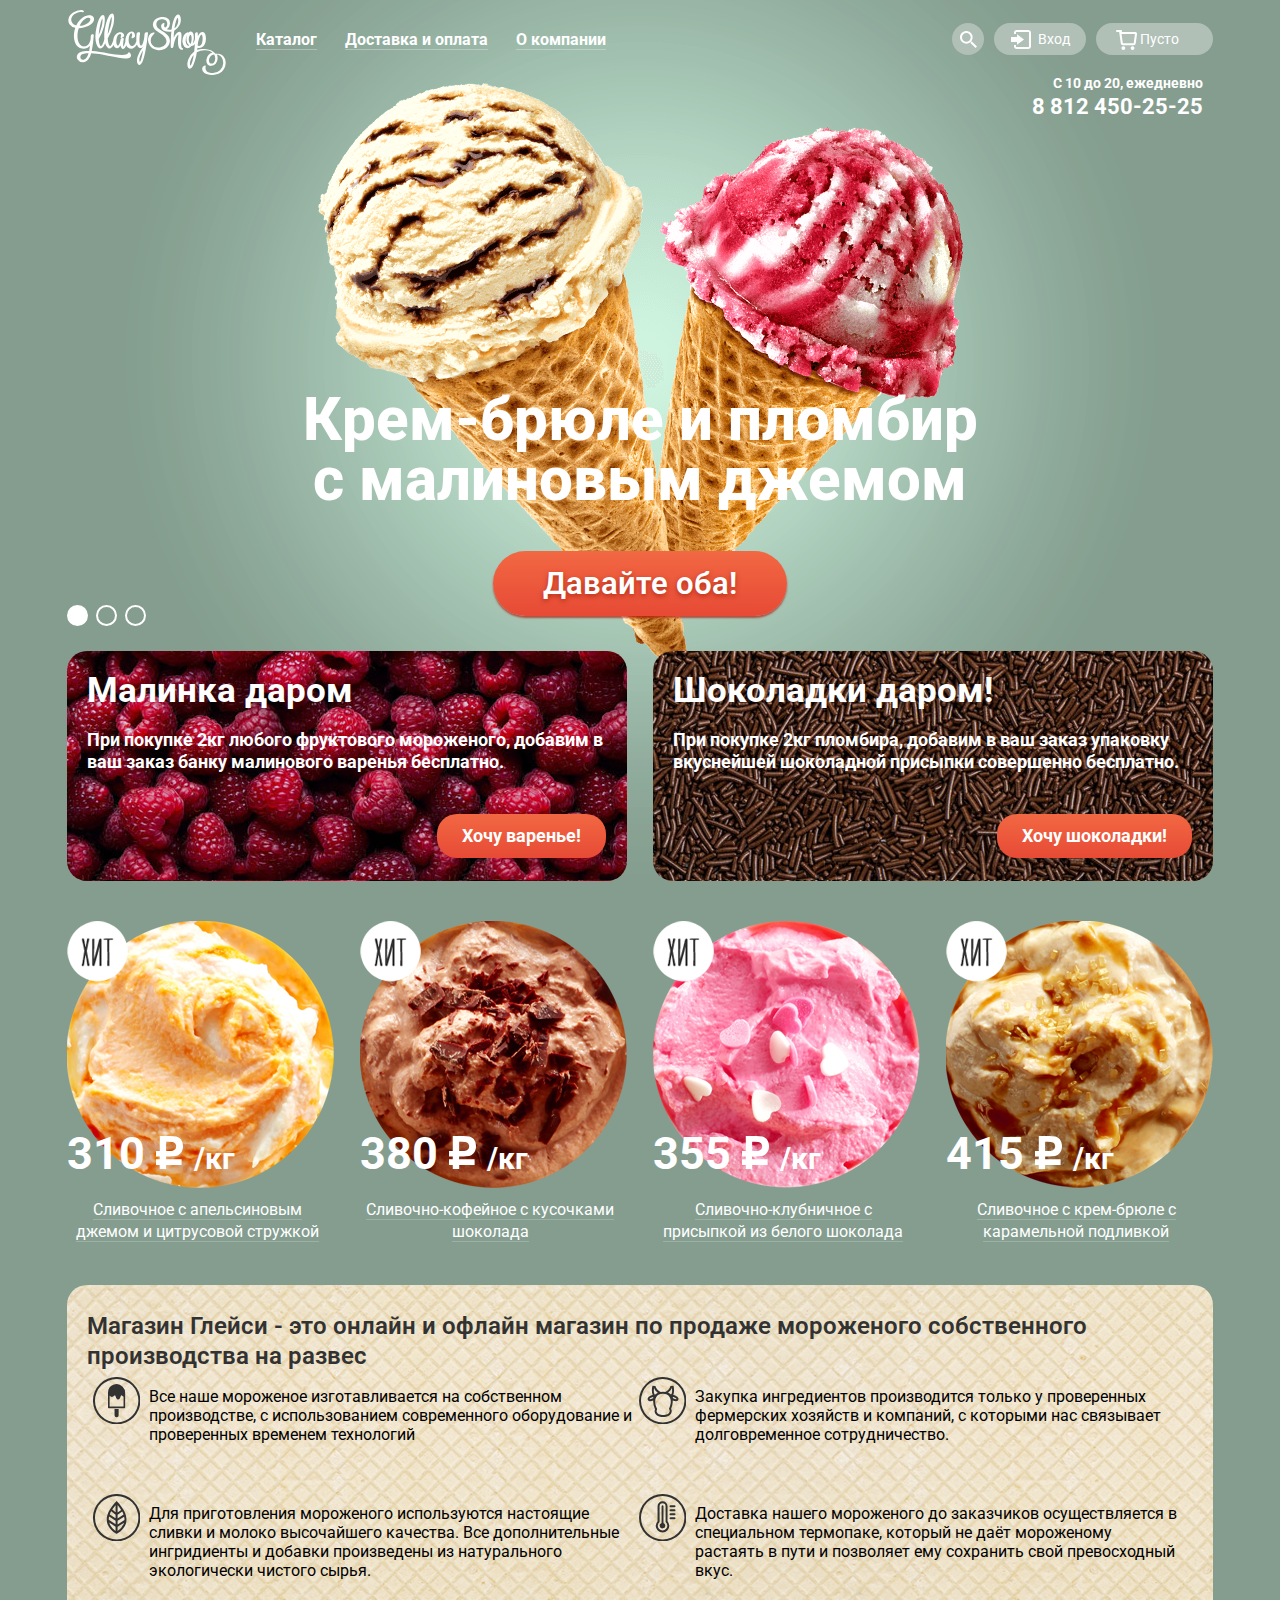
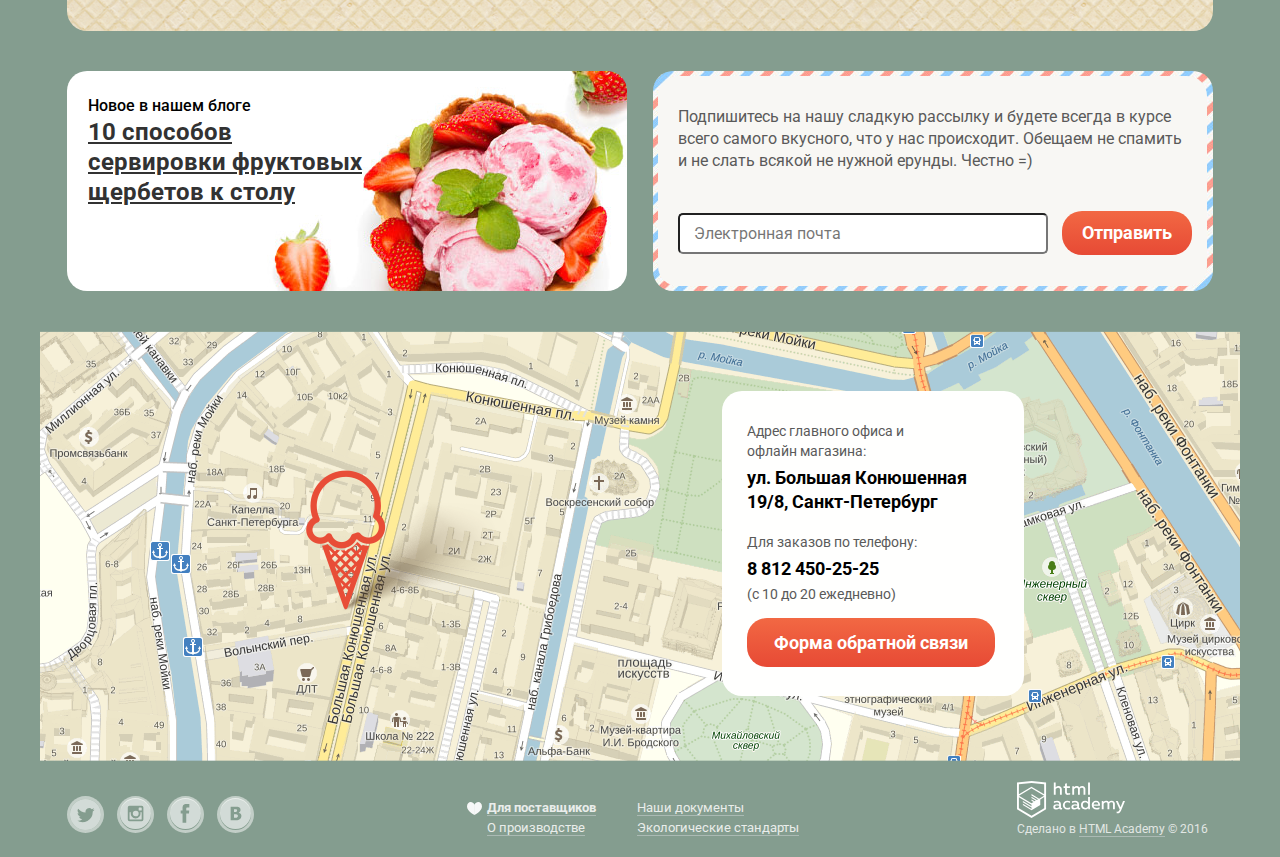
==== commit cbdde629: "цены не скачут" ====
--- a/index.html
+++ b/index.html
@@ -151,10 +151,10 @@
   			<a class="buy-btn btn" href="">Хочу шоколадки!</a>
   		</div>
   		<div class="product">
-            <div class="active">
-                <img src="img/hit.png" class="hits" width="61" height="61">
+            <img src="img/hit.png" class="hits" width="61" height="61">
+            <span class="product-price">310 <img src="img/rub.svg" width="27" height="33"> <span class="product-kg">/кг</span></span>
+            <div class="active">
   			    <img src="img/creamy-orange-jam.png" class="product-picture" width="267" height="267">
-                <span class="product-price">310 <img src="img/rub.svg" width="27" height="33"> <span class="product-kg">/кг</span></span>
                 <h2 class="product-title">
                 <a class="link-ice" href="catalog.html">Сливочное с апельсиновым джемом и цитрусовой стружкой</a>
                 </h2>
@@ -162,10 +162,10 @@
             </div>
   		</div>
   		<div class="product">
-            <div class="active">
-                <img src="img/hit.png" class="hits" width="61" height="61">
+            <img src="img/hit.png" class="hits" width="61" height="61">
+            <span class="product-price">380 <img src="img/rub.svg" width="27" height="33"> <span class="product-kg"> /кг</span></span>
+            <div class="active">
   			    <img src="img/creamy-cofee.png" class="product-picture" width="267" height="267">
-                <span class="product-price">380 <img src="img/rub.svg" width="27" height="33"> <span class="product-kg"> /кг</span></span>
                 <h2 class="product-title">
                 <a class="link-ice" href="#">Сливочно-кофейное с кусочками шоколада</a>
                 </h2>
@@ -173,10 +173,10 @@
             </div>    
   		</div>
   		<div class="product">
-            <div class="active">
-                <img src="img/hit.png" class="hits" width="61" height="61">
+            <img src="img/hit.png" class="hits" width="61" height="61">
+            <span class="product-price">355 <img src="img/rub.svg" width="27" height="33"> <span class="product-kg"> /кг</span></span>
+            <div class="active">
       			<img src="img/creamy-strawberry.png" class="product-picture" width="267" height="267">
-                <span class="product-price">355 <img src="img/rub.svg" width="27" height="33"> <span class="product-kg"> /кг</span></span>
                 <h2 class="product-title">
                 <a class="link-ice" href="#">Сливочно-клубничное с присыпкой из белого шоколада</a>
                 </h2>
@@ -184,10 +184,10 @@
             </div>    
   		</div>
   		<div class="product">
-            <div class="active">
-                <img src="img/hit.png" class="hits" width="61" height="61">
+            <img src="img/hit.png" class="hits" width="61" height="61">
+            <span class="product-price">415 <img src="img/rub.svg" width="27" height="33"> <span class="product-kg"> /кг</span></span>
+            <div class="active">
       			<img src="img/creme-brulee.png" class="product-picture" width="267" height="267">
-                <span class="product-price">415 <img src="img/rub.svg" width="27" height="33"> <span class="product-kg"> /кг</span></span>
                 <h2 class="product-title">
                 <a href="#">Сливочное с крем-брюле с карамельной подливкой</a>
                 </h2>
--- a/css/style.css
+++ b/css/style.css
@@ -221,15 +221,14 @@
 }
 
 .active-catalog{
-	background: #d07058;
+	background: linear-gradient(to bottom, #f26843 0%, #e74a35 100%);
 	padding: 6px 14px;
 	border-radius: 20px;
 }
 
-.no-link-catalog{
-	border-bottom: none;
-}
-
+.no-link{
+	border-bottom: 1px solid transparent;
+}
 
 .main-menu .navigation-submenu{
   position: absolute;
@@ -250,7 +249,7 @@
   	padding-top: 7px;
   	padding-bottom: 7px;
   	z-index: 10;
-  	border-top: 3px solid #8ba596;
+  	border-top: 3px solid rgba(142,169,154,1);
 }
 
 .navigation-submenu a{
@@ -283,6 +282,11 @@
 
 .navigation-submenu .new:hover{
 	padding-bottom: 14px;
+}
+
+.navigation-submenu .submenu-active{
+	background: #d07058;
+	color: #ffffff;
 }
 
 .user-block{
@@ -339,7 +343,7 @@
 	width: 342px;
 	background: #f8f7f4;
 	border-radius: 6px;
-	border-top: 4px solid #849d8f;
+	border-top: 4px solid rgba(142,169,154,1);
 	box-shadow: 0 20px 20px 0 rgba(0,0,0,.4);
 }
 
@@ -404,7 +408,7 @@
 	padding-bottom: 20px; 
 	display: none;
 	width: 257px;
-	border-top: 4px solid rgba(0,0,0,.4);
+	border-top: 4px solid rgba(142,169,154,1);
 	background: #f8f7f4;
 	border-radius: 6px;
 }
@@ -457,7 +461,7 @@
 	border-radius: 20px;
 	color: #ffffff;
 	text-decoration: none;
-	background: #eb583b;
+	background: linear-gradient(to bottom, #f26843 0%, #e74a35 100%);
 }
 
 .btn:hover{
@@ -551,7 +555,7 @@
 	min-height: 202px;
 	width: 506px;
 	background: #f8f7f4;
-	border-top: 4px solid #9cb0a5;
+	border-top: 4px solid rgba(142,169,154,1);
 	right: 0;
 	border-radius: 10px;
 	padding: 20px 17px;
@@ -761,6 +765,7 @@
 	line-height: 45px;
 	font-weight: bold;
 	font-family: "Roboto", Arial, sans-serif;
+	z-index: 40;
 }
 
 .product-kg{
@@ -791,6 +796,7 @@
 
 .product-title a:hover{
 	color: #ffbc9e;
+	border-bottom: 1px solid #ffbc9e;
 }
 
 .hits{
@@ -799,6 +805,7 @@
 	position: absolute;
 	top: 0;
 	left: 0;
+	z-index: 40;
 }
 
 .feature{
@@ -1031,23 +1038,38 @@
 }
 
 .social-btn-twitter{
+	background: url("../img/white-twitter.svg") no-repeat 50% 50%;
+	
+}
+
+.social-btn-twitter:hover{
 	background: url("../img/12twitter.svg") no-repeat 50% 50%;
+}
+
+.social-btn-instagram{
+	background: url("../img/white-instagram.svg") no-repeat 50% 50%;
 	
 }
 
-.social-btn-instagram{
+.social-btn-instagram:hover{
 	background: url("../img/14instagram.svg") no-repeat 50% 50%;
+}
+
+.social-btn-facebook{
+	background: url("../img/white-fb.svg") no-repeat 50% 50%;
+}
+
+.social-btn-facebook:hover{
+	background: url("../img/8fb.svg") no-repeat 50% 50%;
+}
+
+.social-btn-vk{
+	background: url("../img/white-vk.svg") no-repeat 50% 50%;
 	
 }
 
-.social-btn-facebook{
-	background: url("../img/8fb.svg") no-repeat 50% 50%;
-	
-}
-
-.social-btn-vk{
+.social-btn-vk:hover{
 	background: url("../img/13vk.svg") no-repeat 50% 50%;
-	
 }
 
 .social-info{
@@ -1068,6 +1090,7 @@
 
 .social-info a:hover{
 	color: #ffbc9e;
+	border-bottom: 1px solid #ffbc9e;
 }
 
 .for-deliveries{
@@ -1120,27 +1143,96 @@
 
 .made-in-link a:hover{
 	color: #ffbc9e;
+	border-bottom: 1px solid #ffbc9e;
 }
 
 .breadcrumbs{
-	outline: 2px solid black;
-	width: 1106px;
+	padding: 0;
+	margin: -19px 0 0;
+	font-size: 0;
+	list-style: none;
+}
+
+.breadcrumbs > li{
+	display: inline-block;
+	vertical-align: top;
+	font-size: 14px;
+	line-height: 16px;
+}
+
+.breadcrumbs .bread-active{
+	color: #ffffff;
+	text-decoration: none;
+	border-bottom: 1px solid rgba(255,255,255,.2);
+}
+
+.breadcrumbs a{
+	color: #ffffff;
+	text-decoration: none;
+}
+
+.breadcrumbs a:hover{
+	color: #f4bab4;
+}
+
+.breadcrumbs .bread-active:hover{
+	border-bottom: 1px solid #ffbc9e;
+}
+
+.breadcrumbs li:not(:last-child)::after {
+  content: " » ";
+  margin-left: 5px;
+  margin-right: 6px;
+  color: #ffffff;
 }
 
 
 .catalog-title{
-	outline: 2px solid black;
-	width: 1146px;
-}
+	font-size: 35px;
+	line-height: 41px;
+	font-weight: bold;
+	color: #ffffff;
+	margin-top: 6px;
+	margin-bottom: 33px;
+}
+
 .filter{
-	outline: 2px solid black;
 	width: 1146px;
 	margin-bottom: 34px;
 }
 
+.filter-form div{
+	display: inline-block;
+	vertical-align: top;
+}
+/*
 .sorting{
 	width: 195px;
-	outline: 2px solid black;
+	height: 36px;
+}
+*/
+.sorting-select{
+	width: 192px;
+	height: 36px;
+	box-sizing: border-box;
+	background: #a9b9af;
+	color: #ffffff;
+	border-radius: 20px;
+	outline: none;
+	padding-left: 15px;
+	padding-right: 15px; 
+}
+
+.sorting-select:hover{
+	background: #ffffff;
+	color: black;
+}
+
+.sorting-title{
+	font-size: 14px;
+	line-height: 16px;
+	color: #ffffff;
+	margin-left: 15px;
 }
 
 .price-regulation{
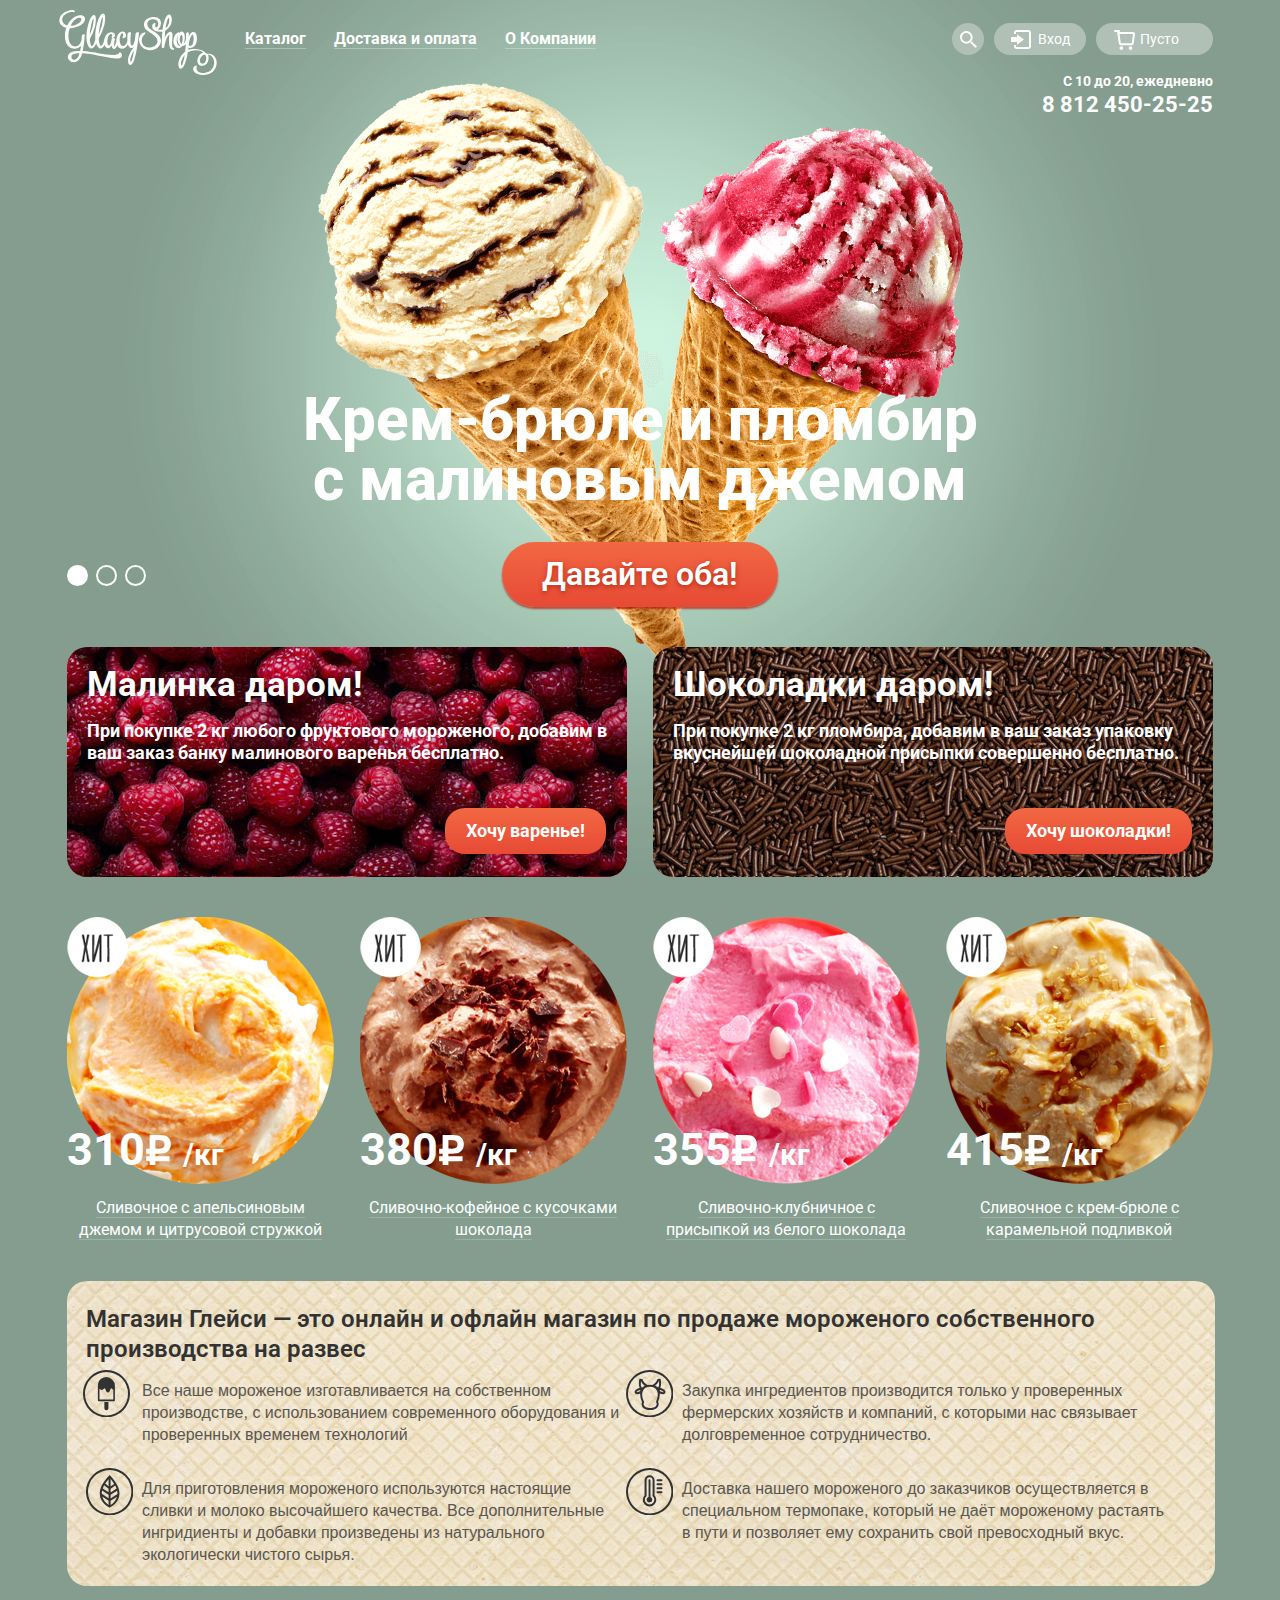
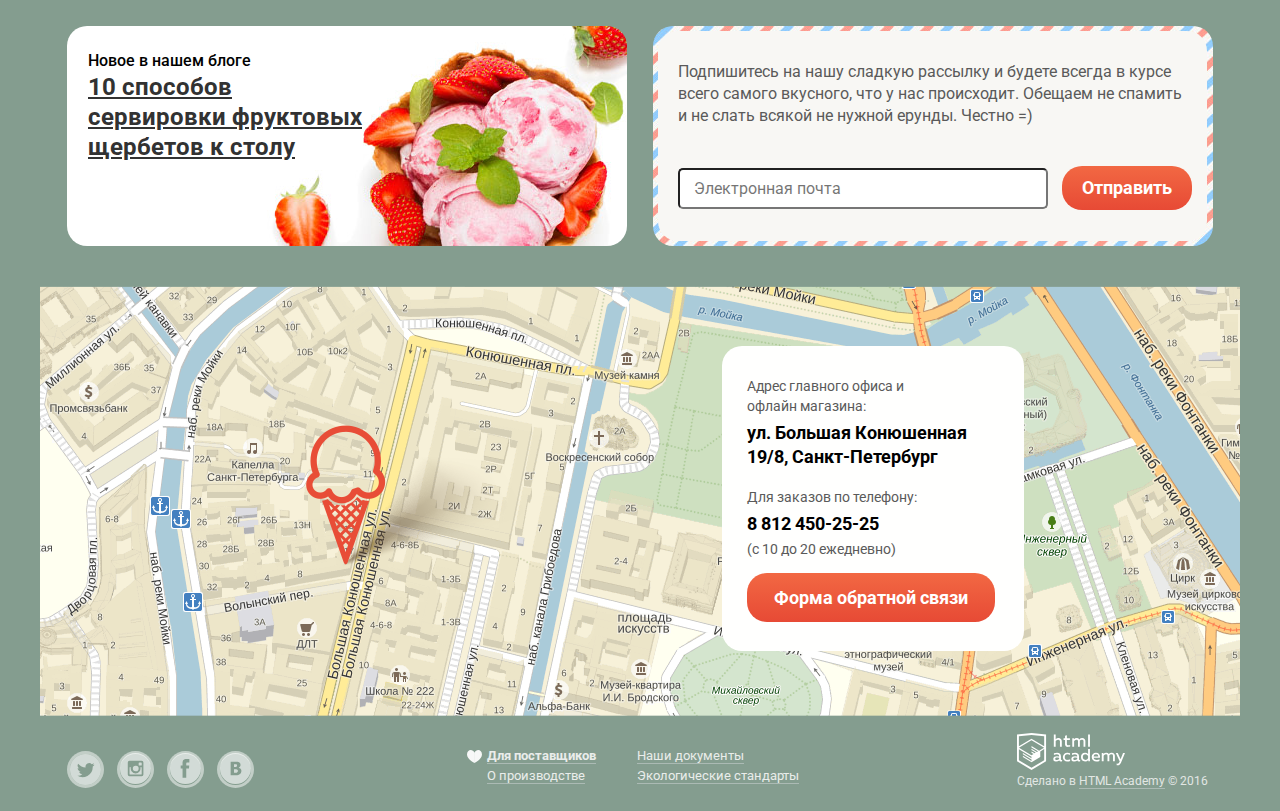
==== commit 495685c1: "Поправки" ====
--- a/index.html
+++ b/index.html
@@ -44,20 +44,20 @@
   						<a class="link-catalog" href="#">Доставка и оплата</a>
   					</li>
   					<li class="shadow-link">
-  						<a class="link-catalog" href="#">О компании</a>
+  						<a class="link-catalog" href="#">О Компании</a>
   					</li>
   				</ul>
   			</nav>
   			<div class="user-block">
           <ul class="user-menu">
-            <li class="search-container">
+            <li class="search-container wrapper">
               <a class="search" href="#"></a>
               <div class="inside-search">
                 <form class="search-form" action="/" method="post">
                 <input type="search" name="search" id="search" placeholder="Что ищем?">  
               </div>
             </li>
-            <li class="login-container">  
+            <li class="login-container wrapper">  
               <a class="login" href="#">Вход</a>
               <div class="inside-login">
                 <form class="login-form clearfix" action="/" method="post">
@@ -71,7 +71,7 @@
                 </form>
               </div>
             </li>
-            <li class="cart-container">
+            <li class="cart-container wrapper">
               <a class="cart" href="#">Пусто</a>
               <div class="inside-cart">
                 <table  class="cart-product">
@@ -141,18 +141,18 @@
         </div>
       </div>
   		<div class="left-banner">
-  			<b class="banner-title">Малинка даром</b>
-  			<p class="banner-discpription">При покупке 2кг любого фруктового мороженого, добавим в ваш заказ банку малинового варенья бесплатно.</p>
+  			<b class="banner-title">Малинка даром!</b>
+  			<p class="banner-discpription">При покупке 2 кг любого фруктового мороженого, добавим в ваш заказ банку малинового варенья бесплатно.</p>
   			<a class="buy-btn btn" href="#">Хочу варенье!</a>
   		</div>
   		<div class="right-banner">
   			<b class="banner-title">Шоколадки даром!</b>
-  			<p class="banner-discpription">При покупке 2кг пломбира, добавим в ваш заказ упаковку вкуснейшей шоколадной присыпки совершенно бесплатно.</p>
+  			<p class="banner-discpription">При покупке 2 кг пломбира, добавим в ваш заказ упаковку вкуснейшей шоколадной присыпки совершенно бесплатно.</p>
   			<a class="buy-btn btn" href="">Хочу шоколадки!</a>
   		</div>
   		<div class="product">
             <img src="img/hit.png" class="hits" width="61" height="61">
-            <span class="product-price">310 <img src="img/rub.svg" width="27" height="33"> <span class="product-kg">/кг</span></span>
+            <span class="product-price">310<img src="img/rub.svg" width="27" height="30"> <span class="product-kg">/кг</span></span>
             <div class="active">
   			    <img src="img/creamy-orange-jam.png" class="product-picture" width="267" height="267">
                 <h2 class="product-title">
@@ -163,7 +163,7 @@
   		</div>
   		<div class="product">
             <img src="img/hit.png" class="hits" width="61" height="61">
-            <span class="product-price">380 <img src="img/rub.svg" width="27" height="33"> <span class="product-kg"> /кг</span></span>
+            <span class="product-price">380<img src="img/rub.svg" width="27" height="30"> <span class="product-kg">/кг</span></span>
             <div class="active">
   			    <img src="img/creamy-cofee.png" class="product-picture" width="267" height="267">
                 <h2 class="product-title">
@@ -174,7 +174,7 @@
   		</div>
   		<div class="product">
             <img src="img/hit.png" class="hits" width="61" height="61">
-            <span class="product-price">355 <img src="img/rub.svg" width="27" height="33"> <span class="product-kg"> /кг</span></span>
+            <span class="product-price">355<img src="img/rub.svg" width="27" height="30"> <span class="product-kg">/кг</span></span>
             <div class="active">
       			<img src="img/creamy-strawberry.png" class="product-picture" width="267" height="267">
                 <h2 class="product-title">
@@ -185,7 +185,7 @@
   		</div>
   		<div class="product">
             <img src="img/hit.png" class="hits" width="61" height="61">
-            <span class="product-price">415 <img src="img/rub.svg" width="27" height="33"> <span class="product-kg"> /кг</span></span>
+            <span class="product-price">415<img src="img/rub.svg" width="27" height="30"> <span class="product-kg">/кг</span></span>
             <div class="active">
       			<img src="img/creme-brulee.png" class="product-picture" width="267" height="267">
                 <h2 class="product-title">
@@ -196,12 +196,12 @@
   		</div>
   		<div class="feature clearfix">
             <h2 class="feature-title">
-              Магазин Глейси - это онлайн и офлайн магазин по продаже мороженого собственного
+              Магазин Глейси — это онлайн и офлайн магазин по продаже мороженого собственного
               производства на развес
             </h2>
   					<p class="feature-discription ice-icon">
               Все наше мороженое изготавливается на собственном производстве, с использованием
-              современного оборудование и проверенных временем технологий
+              современного оборудования и проверенных временем технологий
             </p>
   					<p class="feature-discription cow-icon">
               Закупка ингредиентов производится только у проверенных фермерских хозяйств и компаний,
@@ -253,15 +253,6 @@
   				<a class="contact-btn btn" href="#">Форма обратной связи</a>
   			</div>
   		</div>
-      <div class="contact-form">
-        <form action="/" method="post">
-          <h2 class="contect-form-name">Мы обязательно вам ответим</h2></br>
-          <input type="text" name="contact-form-name" placeholder="Как вас зовут"></br>
-          <input type="text" name="contact-form-mail" placeholder="Ваша почта для ответа?"></br>
-          <textarea rows="5" placeholder="Напишите что-нибудь..."></textarea><br>
-          <input type="submit" name="contact-ansver" value="Отправить">
-        </form>
-      </div>
   	</main>
   	<footer class="main-footer">
   		<div class="container clearfix">
@@ -287,6 +278,16 @@
   			</section>
   		</div>
   	</footer>
+    <div class="modal-content">
+      <button class="modal-content-close" type="button" title="Закрыть">Закрыть</button>
+        <form class="contact-form" action="/" method="post">
+          <h2 class="contact-form-name">Мы обязательно вам ответим!</h2></br>
+          <input type="text" name="contact-form-name" placeholder="Как вас зовут?"></br>
+          <input type="text" name="contact-form-mail" placeholder="Ваша почта для ответа?"></br>
+          <textarea class="modal-comment" rows="5" placeholder="Напишите что-нибудь..."></textarea><br>
+          <input class="modal-btn btn" type="submit" name="contact-ansver" value="Отправить">
+        </form>
+    </div>
     </div>
     </div>
   </body>
--- a/css/style.css
+++ b/css/style.css
@@ -48,7 +48,7 @@
 .slide-title {
   width: 700px;
   margin: 0 auto;
-  margin-bottom: 40px;
+  margin-bottom: 31px;
 
   font-weight: 800;
   font-size: 60px;
@@ -57,10 +57,10 @@
 
 .slide-btn {
   display: inline-block;
-  padding: 12px 50px;
-  margin-bottom: 35px;
+  padding: 12px 40px;
+  margin-bottom: 40px;
   font-weight: 600;
-  font-size: 31px;
+  font-size: 32px;
   line-height: 41px;
   vertical-align: top;
   color: #ffffff;
@@ -91,7 +91,7 @@
 
 .slider-controls {
   position: absolute;
-  bottom: 25px;
+  bottom: 61px;
   left: 0;
   z-index: 20;
 
@@ -159,6 +159,8 @@
 
 .logo{
 	float: left;
+	margin-left: -9px;
+  padding-top: 9px;
 	padding-top: 10px;
 	width: 160px;
 }
@@ -183,8 +185,8 @@
 .main-menu{
 	margin: 0;
 	padding: 0;
-	padding-top: 22px;
-	padding-left: 15px; 
+	padding-top: 21px;
+	padding-left: 13px; 
 	list-style: none;
 	font-size: 0;
 }
@@ -295,7 +297,7 @@
 	padding: 0;
 }
 
-.user-block li{
+.user-block .wrapper{
 	position: relative;
 	display: inline-block;
 	vertical-align: top;
@@ -309,7 +311,7 @@
 .user-block .user-menu{
 	margin: 0;
 	padding: 0;
-	margin-bottom: 20px;
+	margin-bottom: 18px;
 	list-style: none;
 	font-size: 0;
 }
@@ -510,7 +512,7 @@
 	content: "";
 	position: absolute;
 	top: 7px;
-	left: 20px;
+	left: 18px;
 	background: #b0c0b7 url("../img/7basket.svg") no-repeat;
 	color: #ffffff;
 	width: 22px;
@@ -669,11 +671,11 @@
 
 .left-banner{
 	width: 520px;
-	min-height: 192px;
+	min-height: 196px;
 	float: left;
 	margin-right: 26px;
 	margin-bottom: 40px;
-	padding: 19px 20px;
+	padding: 17px 20px;
 	background: url("../img/raspberries-background.jpg");
 	border-radius: 20px;
 	position: relative;
@@ -688,6 +690,7 @@
 }
 
 .banner-discpription{
+	margin-top: 15px; 
 	font-size: 18px;
 	line-height: 22px;
 	font-weight: bold;
@@ -697,10 +700,10 @@
 
 .right-banner{
 	width: 520px;
-	height: 192px;
+	height: 196px;
 	float: left;
 	margin-bottom: 40px;
-	padding: 19px 20px;
+	padding: 17px 20px;
 	background: url("../img/chokolate-background.jpg");
 	border-radius: 20px;
 	position: relative;
@@ -711,7 +714,7 @@
 	position: absolute;
 	bottom: 23px;
 	right: 21px;
-	padding: 10px 25px;
+	padding: 11px 21px;
 }
 
 .product{
@@ -779,8 +782,8 @@
 .product-title{
 	position: absolute;
 	min-height: 44px;
-	margin: 7px 0 0;
-	padding: 0 5px;
+	margin-top: 9px;
+	padding: 0 8px;
 	font-size: 16px;
 	line-height: 22px;
 	font-weight: normal;
@@ -810,10 +813,12 @@
 
 .feature{
 	width: 1106px;
-	height: 248px;
+	height: 282px;
 	border-radius: 20px;
 	margin-bottom: 40px;
-	padding: 26px 20px;
+	padding-left: 19px;
+	padding-top: 23px;
+	padding-right: 23px;
 	background: url("../img/wafer.png");
 }
 
@@ -826,26 +831,30 @@
 	font-size: 24px;
 	line-height: 30px;
 	font-weight: 600;
+	font-family: "Roboto", Arial, sans-serif;
 }
 
 .feature-discription{
 	position: relative;
+	font-size: 16px;
+	line-height: 22px;
+	color: #5a5650;
 	width: 484px;
-	min-height: 85px;
+	min-height: 56px;
 	padding-left: 56px;
-	display: inline-block;
+	float: left;
 	vertical-align: top;
-	margin-left: 6px;
+	font-family: "Roboto Regular", Arial, sans-serif;
 }
 
 .ice-icon::before{
 	content: "";
 	position: absolute;
 	top: -10px;
-	left: 0;
-	width: 47px;
+	left: -3px;
+	width: 534px;
 	height: 47px;
-	background: url("../img/3ice-icon.svg");
+	background: url("../img/3ice-icon.svg") no-repeat;
 }
 
 .cow-icon::before{
@@ -997,10 +1006,6 @@
 	padding: 14px 27px;
 }
 
-.contact-form{
-	display: none;
-}
-
 .map{
 	position: relative;
 	width: 100%;
@@ -1011,6 +1016,10 @@
   margin-right: auto;
 }
 
+.second-footer{
+	border-top: 1px solid #a9bbb1;
+}
+
 .footer-social{
 	float: left;
 	width: 200px;
@@ -1044,6 +1053,7 @@
 
 .social-btn-twitter:hover{
 	background: url("../img/12twitter.svg") no-repeat 50% 50%;
+	transition: 0.5s;
 }
 
 .social-btn-instagram{
@@ -1053,6 +1063,7 @@
 
 .social-btn-instagram:hover{
 	background: url("../img/14instagram.svg") no-repeat 50% 50%;
+	transition: 0.5s;
 }
 
 .social-btn-facebook{
@@ -1061,6 +1072,7 @@
 
 .social-btn-facebook:hover{
 	background: url("../img/8fb.svg") no-repeat 50% 50%;
+	transition: 0.5s;
 }
 
 .social-btn-vk{
@@ -1070,13 +1082,14 @@
 
 .social-btn-vk:hover{
 	background: url("../img/13vk.svg") no-repeat 50% 50%;
+	transition: 0.5s;
 }
 
 .social-info{
 	float: left;
 	width: 335px;
 	min-height: 60px;
-	padding-top: 36px;
+	padding-top: 29px;
 }
 
 .social-info a{
@@ -1115,7 +1128,7 @@
 
 .made-in{
 	width: 196px;
-	padding-top: 20px;
+	padding-top: 17px;
 	float: right;
 }
 
@@ -1192,25 +1205,23 @@
 	line-height: 41px;
 	font-weight: bold;
 	color: #ffffff;
-	margin-top: 6px;
+	margin-top: 3px;
 	margin-bottom: 33px;
 }
 
 .filter{
 	width: 1146px;
-	margin-bottom: 34px;
+	margin-bottom: 25px;
+	margin-top: -7px;
 }
 
 .filter-form div{
 	display: inline-block;
 	vertical-align: top;
-}
-/*
-.sorting{
-	width: 195px;
-	height: 36px;
-}
-*/
+	margin-right: 15px;
+	margin-bottom: 5px;
+}
+
 .sorting-select{
 	width: 192px;
 	height: 36px;
@@ -1228,35 +1239,393 @@
 	color: black;
 }
 
-.sorting-title{
+.filter-form .filter-title, .filter-form .price-controls {
 	font-size: 14px;
 	line-height: 16px;
 	color: #ffffff;
 	margin-left: 15px;
+	margin-bottom: 4px;
+}
+
+.filter-form .price-controls{
+	margin-left: -10px;
 }
 
 .price-regulation{
 	width: 219px;
-	outline: 2px solid black;
+	font-size: 14px;
+	line-height: 16px;
+	color: #ffffff;
+}
+
+.range-controls {
+  position: relative;
+  width: 218px;
+  height: 36px;
+  background: #a9b9af;
+  box-sizing: border-box;
+  border-radius: 20px;
+}
+
+.range-controls .scale {
+	position: absolute;
+	top: 16px;
+	left: 15px;
+  height: 5px;
+  width: 188px;
+  background: rgba(255, 255, 255, 0.3);
+}
+
+.range-controls .bar {
+	position: absolute;
+  width: 50%;
+  height: 5px;
+  left: 40px;
+  background: #ffffff;
+}
+
+.range-toggle {
+	position: absolute;
+	top: 8px;
+  width: 20px;
+  height: 20px;
+  border-radius: 50%;
+  background: #ffffff;
+  cursor: pointer;
+}
+
+.range-toggle-min{
+	left: 35px;
+}
+
+.range-toggle-max{
+	left: 133px;
 }
 
 .fatness{
-	width: 418px;
-	outline: 2px solid black;
-}
-
-.filler{
+	width: 415px;
+	height: 35px;
+	padding-left: 10px;
+	padding-top: 8px;
+	background: #a9b9af;
+  box-sizing: border-box;
+  border-radius: 20px;
+}
+
+.fatness-title{
+	font-size: 14px;
+  line-height: 16px;
+  color: #ffffff;
+	margin: 0;
+	padding: 0;
+	margin-left: 15px;
+	margin-bottom: -15px;
+}
+
+.fatness-lable{
+	position: relative;
+	font-size: 16px;
+	line-height: 18px;
+	padding-left: 20px;
+	color: #ffffff;
+	cursor: pointer;
+	margin-left: 10px;
+}
+
+.fatness-lable::before,
+.fatness-lable::after{
+	content: "";
+	position: absolute;
+	top: 5px;
+	left: -5px;
+}
+
+.fatness-lable::before{
+	content: "";
+	position: absolute;
+	width: 18px;
+	height: 18px;
+	top: 0;
+	z-index: 50;
+	left: -10px;
+	border-radius: 50%;
+	background-color: transparent;
+	border: 1px solid #f8f7f4;
+}
+
+.fatness-lable::after{
+	width: 10px;
+	height: 10px;
+	background: #ffffff;
+	border-radius: 50%;
+	transform: scale(0);
+}
+
+.fatness-radio input[type="radio"]{
+	display: none;
+}
+
+input[type="radio"]:checked ~ .fatness-lable::after{
+	transform: scale(1.1)
+}
+
+
+.filler-board{
 	width: 702px;
-	outline: 2px solid black;
+	height: 35px;
+	padding-top: 8px;
+	padding-left: 15px;
+	background: #a9b9af;
+	border-radius: 20px;
+	box-sizing: border-box;
+}
+
+.filler-title{
+	font-size: 14px;
+  line-height: 16px;
+  color: #ffffff;
+  margin: 0;
+  padding: 0;
+  margin-left: 15px;
+  margin-bottom: -10px;
+}
+
+.filler-checkbox{
+	font-size: 16px;
+	line-height: 18px;
+	color: #ffffff;
+	padding-left: 35px;
+}
+
+.filler-lable{
+	position: relative;
+	cursor: pointer;
+}
+
+.filler-lable::before,
+.filler-lable::after{
+	content: "";
+	position: absolute;
+	top: 0;
+	left: -31px;
+	z-index: 1;
+	width: 18px;
+	height: 18px;
+	border-radius: 5px;
+	border: 1px solid #ffffff;
+}
+
+.filler-lable::after{
+	top: 4px;
+	left: -27px;
+	width: 10px;
+	height: 6px;
+	border: 2px solid #ffffff;
+	border-top-style: none;
+  border-right-style: none;
+  transform: scale(0);
+	
+}
+
+.filler-checkbox input[type="checkbox"]{
+	display: none;
+}
+
+.filler-checkbox input[type="checkbox"]:checked ~ .filler-lable::after{
+  transform: rotate(-45deg);
+}
+
+.filter-btn{
+	font-size: 16px;
+	line-height: 18px;
+	color: #ffffff;
+	background: #a9b9af;
+	border-radius: 20px;
+	border: 1px solid #ffffff;
+	padding: 8px 29px;
+	margin-top: 24px;
+  margin-left: -19px;
+  outline: none;
+}
+
+.filter-btn:hover{
+	background: #fbfcfb;
+	color: black;
+}
+
+.filter-btn:active{
+	box-shadow: inset 0 3px 2px 1px rgba(0,0,5,.4);
+	color: black;
+	background: #eaeaea;
 }
 
 .paginator{
 	float: right;
-	outline: 2px solid black;
-	margin-bottom: 30px;
-	margin-top: 79px;
+	width: 189px;
+	margin-bottom: 13px;
+	margin-top: 39px;
+}
+
+.paginator a{
+	padding: 4px 9px;
+	text-decoration: none;
+	color: #ffffff;
+	font-size: 16px;
+	font-weight: 500;
+	line-height: 18px;
+	vertical-align: middle;
+	text-align: center;
+	outline: none;
+	border-radius: 50%;
+}
+
+.paginator .pages:hover{
+	background: #9db1a5;
+}
+
+.paginator .pages:active{
+	background: #ffffff;
+	color: black;
+}
+
+.paginator li{
+	display: inline-block;
+}
+
+.paginator .next, .paginator .prev {
+  position: relative;
+  font-size: 0;
+}
+
+.paginator .next::before, .paginator .prev::before {
+  content: "";
+  position: absolute;
+  display: inline-block;
+  width: 8px;
+  height: 8px;
+  border: 2px solid #fff;
+  border-top-style: none;
+  border-right-style: none;
+  vertical-align: top;
+}
+
+.paginator .next::before{
+	top: -22px;
+	left: 178px;
+	transform: rotate(225deg);
+}
+
+.paginator .prev::before{
+	top: -1px;
+	left: 1px;
+	transform: rotate(45deg);
+}
+
+.prev{
+	opacity: 0.4;
 }
 
 .quick-view{
 	display: none;
+}
+
+.paginator .current{
+	background: #ffffff;
+	color: black;
+}
+
+.modal-content{
+	position: absolute;
+	top: 338px;
+	left: 50%;
+	display: none;
+	width: 429px;
+	height: 402px;
+	padding: 20px 24px;
+	color: black;
+	background: #f8f7f4;
+	margin-left: -215px;
+	border-radius: 15px;
+}
+
+.modal-content-close {
+	position: absolute;
+  top: 15px;
+  right: 15px;
+  width: 22px;
+  height: 22px;
+
+  font-size: 0;
+
+  background-color: red;
+  border: 0;
+  outline: 0;
+  cursor: pointer;
+}
+
+.modal-content-close::before,
+.modal-content-close::after {
+  content: "";
+  position: absolute;
+  top: 10px;
+  left: 2px;
+  width: 19px;
+  height: 3px;
+  background-color: #323232;
+  border-radius: 1px;
+}
+
+.modal-content-close::before {
+  transform: rotate(45deg);
+}
+
+.modal-content-close::after {
+  transform: rotate(-45deg);
+}
+
+.contact-form-name{
+	font-size: 24px;
+	line-height: 28px;
+	margin-top: -50px;
+	margin-bottom: 24px;
+}
+
+.modal-content h2{
+	padding: 0;
+	margin: 0;
+}
+
+.modal-content .contact-form{
+	margin-top: 0;
+  margin-bottom: 10px;
+}
+
+.modal-btn{
+	border: none;
+	outline: none;
+	padding: 11px 25px;
+	float: right;
+	margin-bottom: 26px;
+}
+
+.contact-form input[type="text"]{
+	font-size: 16px;
+	line-height: 24px;
+	padding: 8px 11px;
+	margin-bottom: 20px;
+	border-radius: 10px;
+	border: 1px solid #d3d3d2;
+	outline: none;
+}
+
+.modal-comment{
+	font-size: 16px;
+	line-height: 24px;
+	padding: 8px 11px;
+	margin-bottom: 20px;
+	border-radius: 10px;
+	border: 1px solid #d3d3d2;
+	width: 406px;
+	min-height: 138px;
+	outline: none;
 }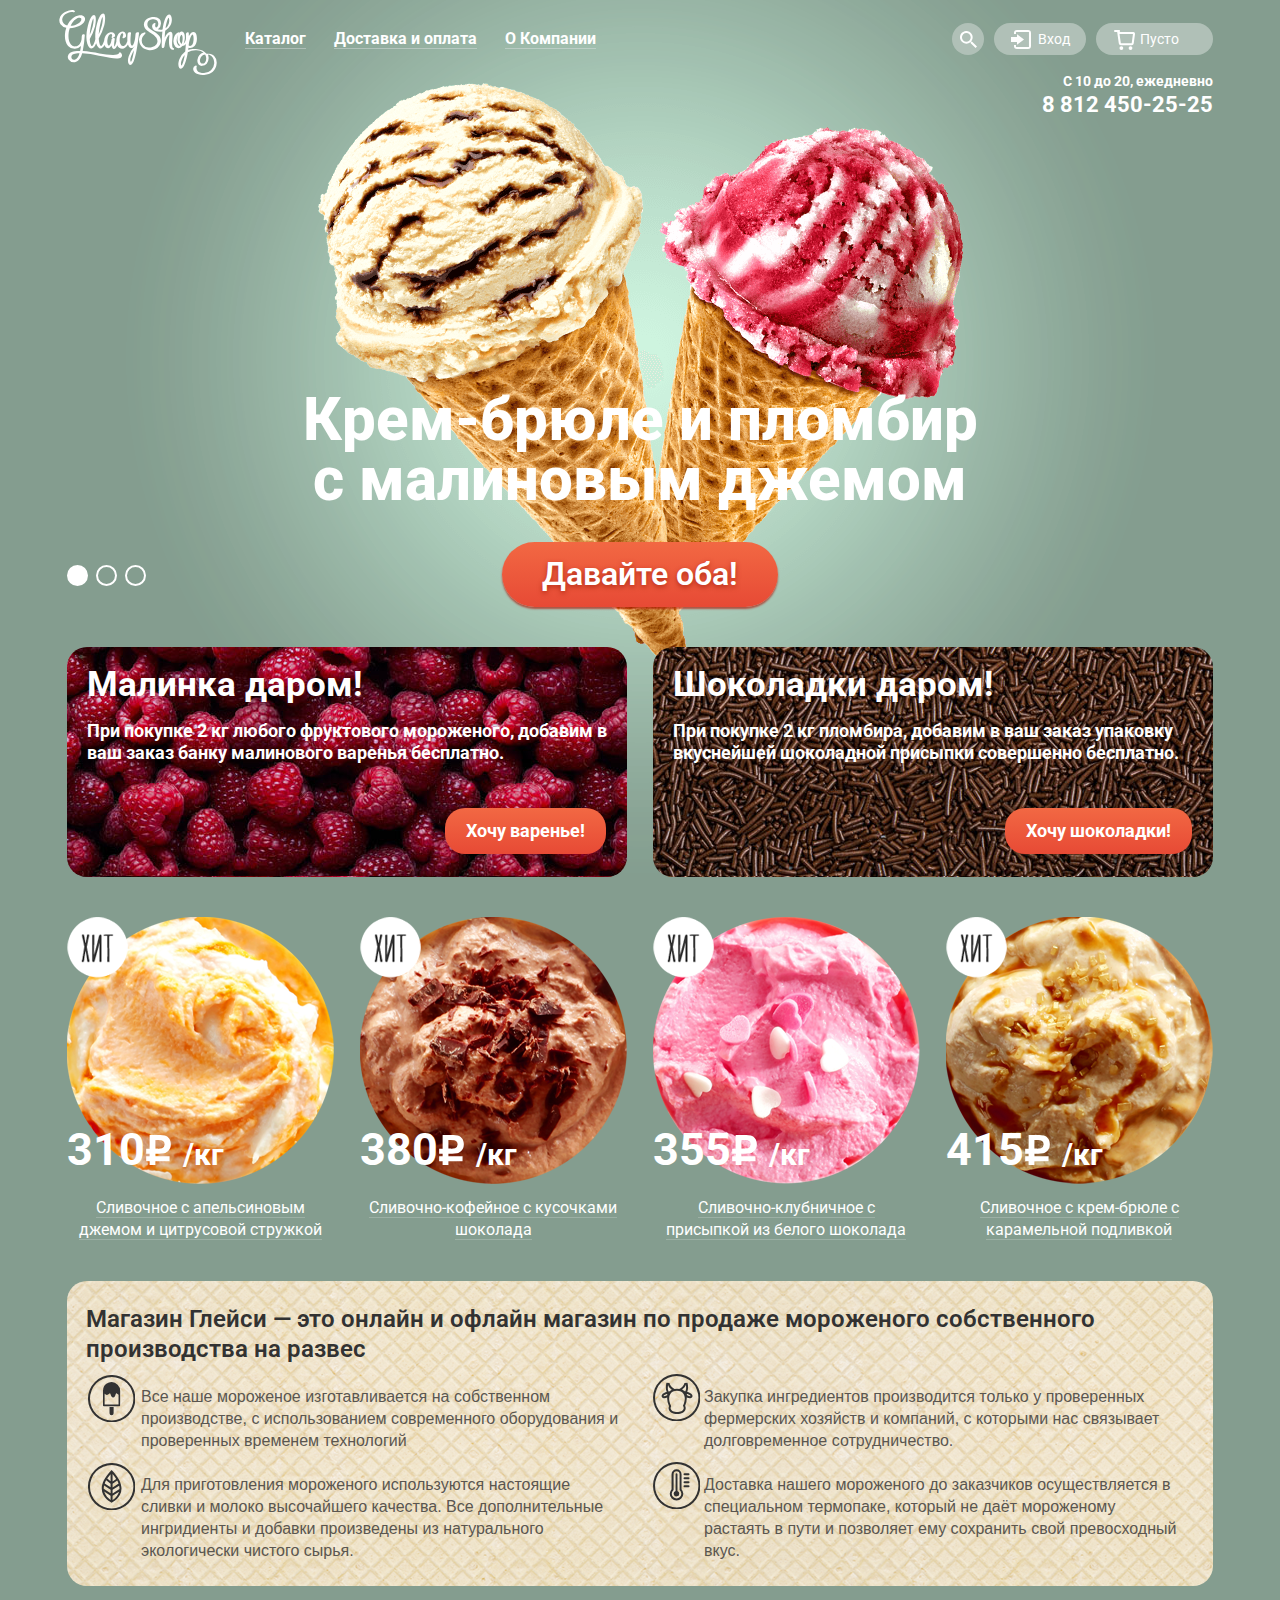
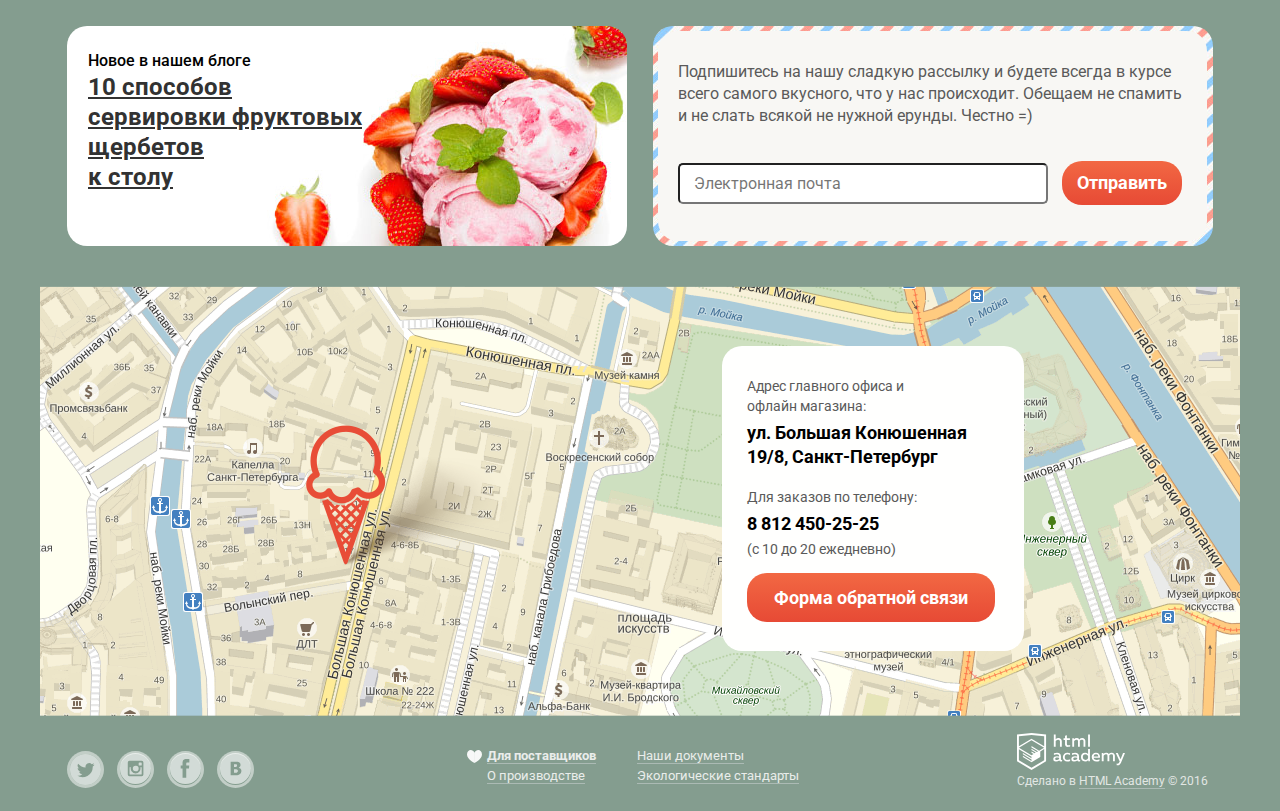
==== commit 245adaf5: "косяки" ====
--- a/index.html
+++ b/index.html
@@ -218,7 +218,7 @@
   		</div>
   		<div class="news">
   			<h3>Новое в нашем блоге</h3>
-  			<a class="news-link" href="#">10 способов сервировки фруктовых щербетов к столу</a>
+  			<a class="news-link" href="#">10 способов сервировки фруктовых щербетов</br> к столу</a>
   		</div>
   		<div class="distribution">
   			<form class="distribution-form" action="/" method="post">
--- a/css/style.css
+++ b/css/style.css
@@ -812,17 +812,21 @@
 }
 
 .feature{
-	width: 1106px;
+	width: 1127px;
 	height: 282px;
 	border-radius: 20px;
 	margin-bottom: 40px;
 	padding-left: 19px;
 	padding-top: 23px;
-	padding-right: 23px;
+	padding-right: 0;
 	background: url("../img/wafer.png");
 }
 
 .feature h2{
+	margin: 0;
+}
+
+.feature p{
 	margin: 0;
 	padding: 0;
 }
@@ -834,25 +838,27 @@
 	font-family: "Roboto", Arial, sans-serif;
 }
 
-.feature-discription{
+.feature .feature-discription{
 	position: relative;
 	font-size: 16px;
 	line-height: 22px;
 	color: #5a5650;
-	width: 484px;
+	width: 479px;
 	min-height: 56px;
-	padding-left: 56px;
+	padding-left: 55px;
+	margin-right: 29px;
+	margin-top: 22px;
 	float: left;
-	vertical-align: top;
 	font-family: "Roboto Regular", Arial, sans-serif;
 }
+ 
 
 .ice-icon::before{
 	content: "";
 	position: absolute;
-	top: -10px;
-	left: -3px;
-	width: 534px;
+	top: -11px;
+	left: 2px;
+	width: 47px;
 	height: 47px;
 	background: url("../img/3ice-icon.svg") no-repeat;
 }
@@ -860,8 +866,8 @@
 .cow-icon::before{
 	content: "";
 	position: absolute;
-	top: -10px;
-	left: 0;
+	top: -12px;
+	left: 4px;
 	width: 47px;
 	height: 47px;
 	background: url("../img/1cow.svg");
@@ -870,8 +876,8 @@
 .leaf-icon::before{
 	content: "";
 	position: absolute;
-	top: -10px;
-	left: 0;
+	top: -11px;
+	left: 2px;
 	width: 47px;
 	height: 47px;
 	background: url("../img/4leaf.svg");
@@ -880,8 +886,8 @@
 .thermometer-icon::before{
 	content: "";
 	position: absolute;
-	top: -10px;
-	left: 0;
+	top: -12px;
+	left: 4px;
 	width: 47px;
 	height: 47px;
 	background: url("../img/2thermometer.svg");
@@ -945,14 +951,14 @@
 	font-size: 16px;
 	line-height: 22px;
 	color: #5a5a5a;
-	margin-bottom: 39px; 
+	margin-bottom: 34px; 
 }
 
 .distribution input[type=submit]{
 	border: none;
 	outline: none;
 	max-width: 130px;
-	padding: 10px 20px;
+	padding: 10px 15px;
 }
 
 .distribution input[type=text]{
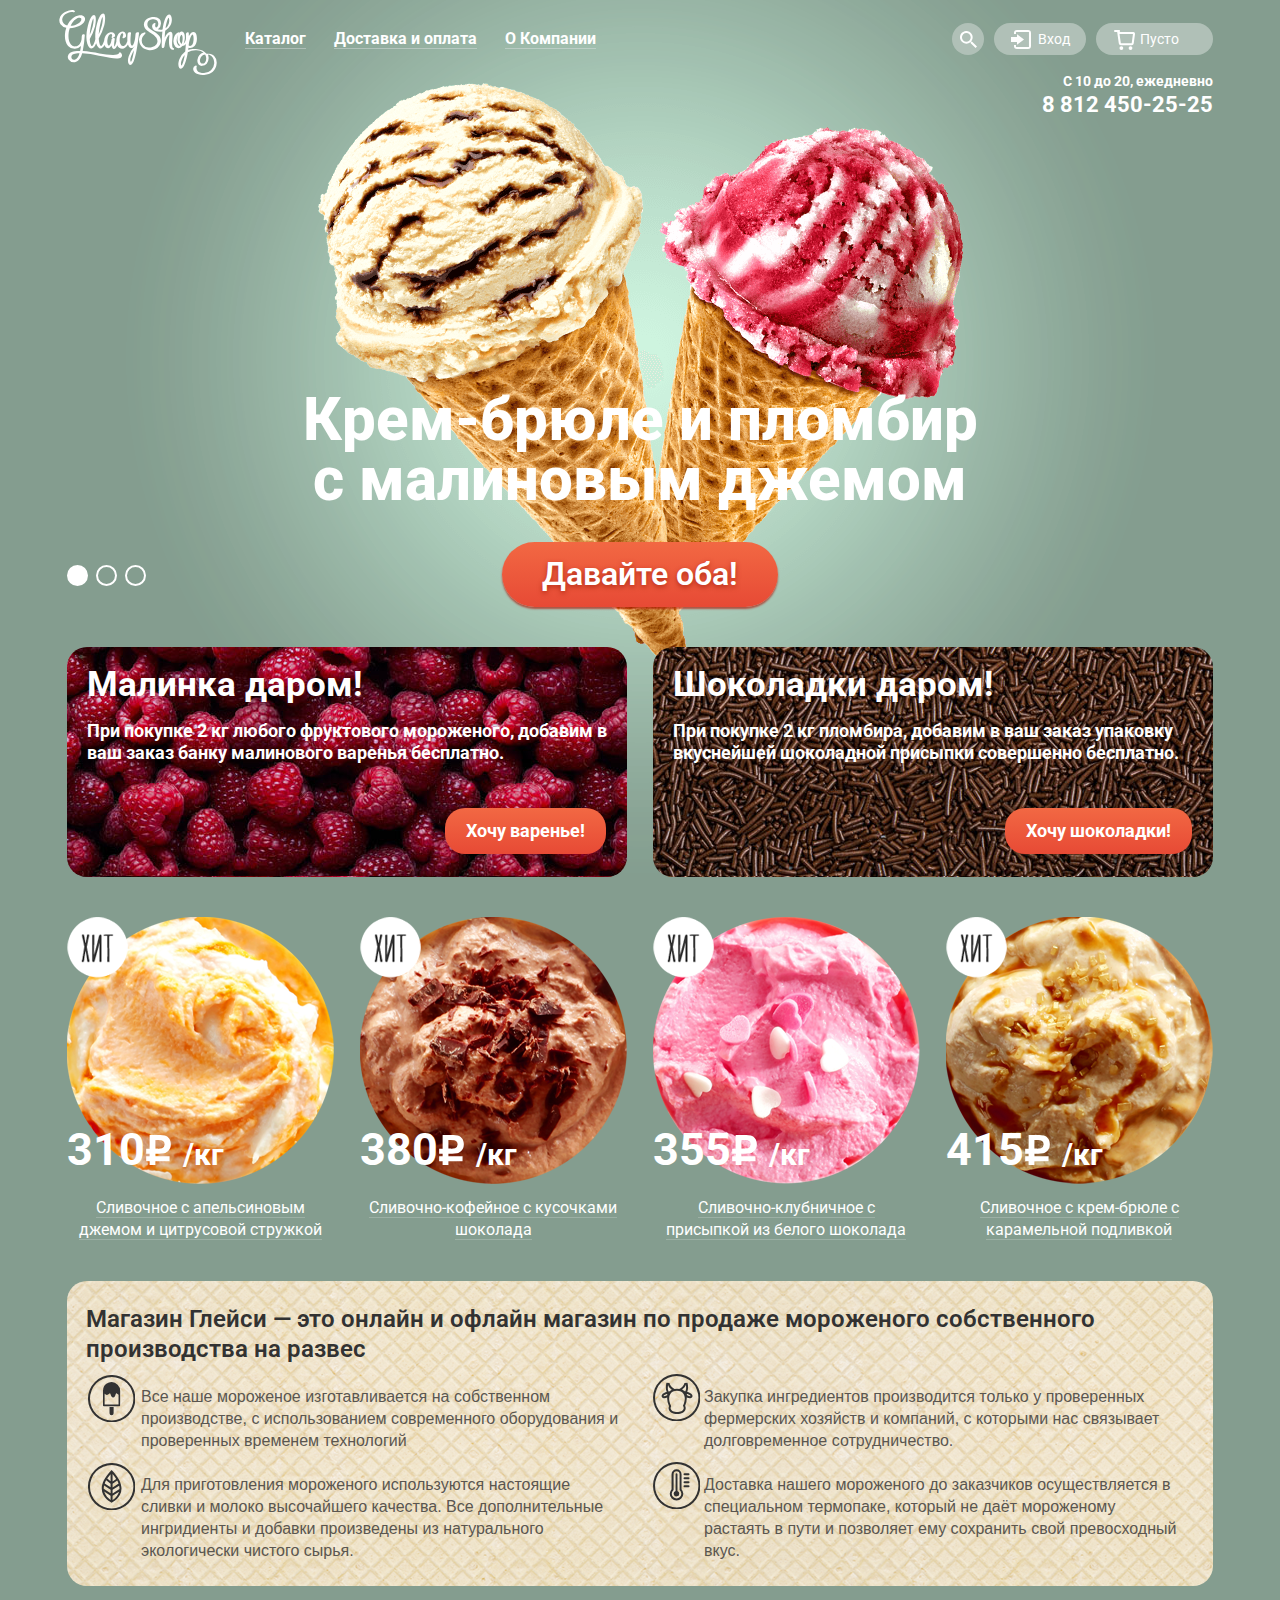
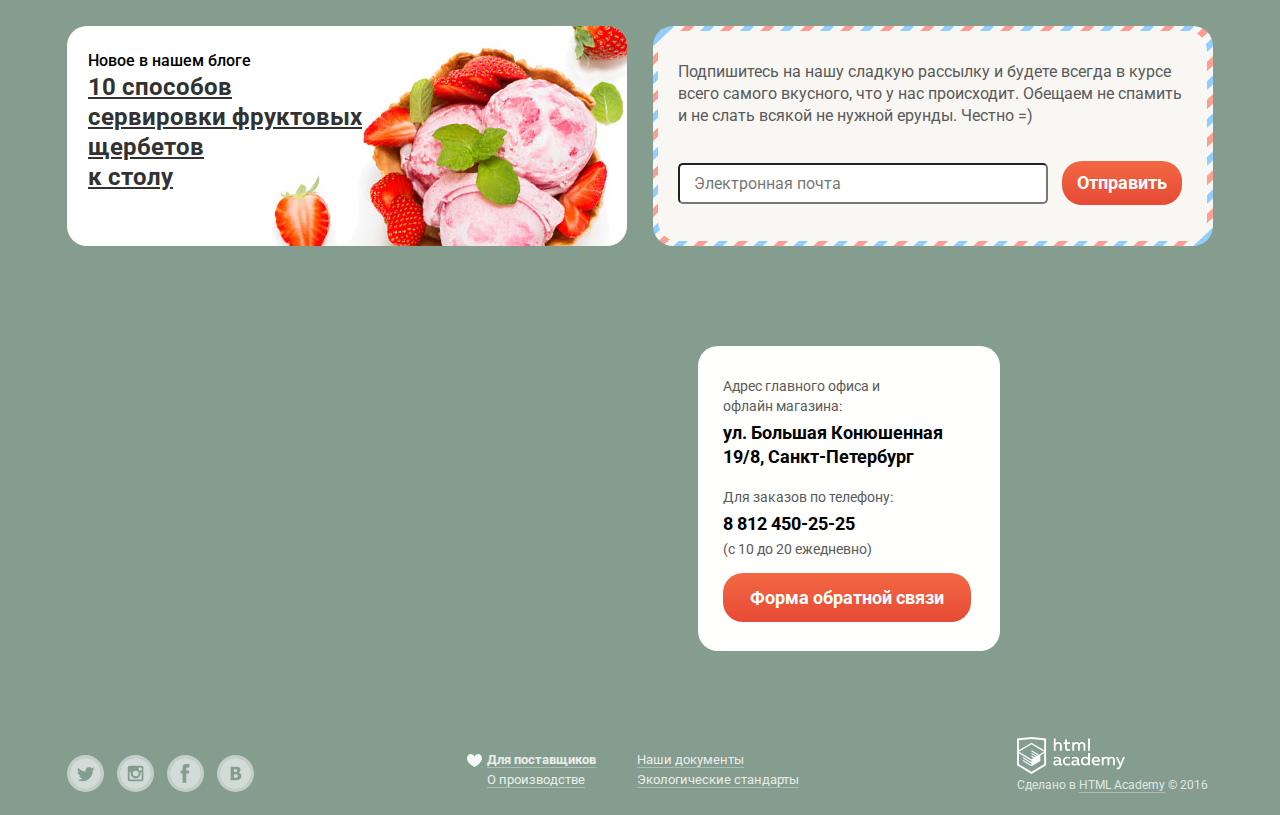
==== commit 839e0551: "+js" ====
--- a/index.html
+++ b/index.html
@@ -232,6 +232,8 @@
   		</div>
       </div>
   		<div class="map">
+        <iframe src="https://www.google.com/maps/embed?pb=!1m18!1m12!1m3!1d1998.5991043651595!2d30.320894616394252!3d59.93879418187624!2m3!1f0!2f0!3f0!3m2!1i1024!2i768!4f13.1!3m3!1m2!1s0x4696310fca5ba729%3A0xea9c53d4493c879f!2z0JHQvtC70YzRiNCw0Y8g0JrQvtC90Y7RiNC10L3QvdCw0Y8g0YPQuy4sIDE5LCDQodCw0L3QutGCLdCf0LXRgtC10YDQsdGD0YDQsywg0KDQvtGB0YHQuNGPLCAxOTExODY!5e0!3m2!1sru!2s!4v1476466772459" width="1200" height="430" frameborder="0" style="border:0" allowfullscreen>
+        </iframe>
   			<div class="contact">
   				<p class="contact-normal">
             Адрес главного офиса и</br>
@@ -290,5 +292,7 @@
     </div>
     </div>
     </div>
+    <script src="js/popup.js" >
+    </script>
   </body>
 </html>
--- a/css/style.css
+++ b/css/style.css
@@ -1014,12 +1014,11 @@
 
 .map{
 	position: relative;
-	width: 100%;
+	width: 1200px;
 	min-height: 430px;
 	overflow-x: hidden; 
-	background: url("../img/map-vs-pin.png") no-repeat 50% 50%;
 	margin-left: auto;
-  margin-right: auto;
+	margin-right: auto;
 }
 
 .second-footer{
@@ -1563,7 +1562,7 @@
 
   font-size: 0;
 
-  background-color: red;
+  background-color: #f8f7f4;
   border: 0;
   outline: 0;
   cursor: pointer;
@@ -1634,4 +1633,30 @@
 	width: 406px;
 	min-height: 138px;
 	outline: none;
+}
+
+.modal-content-show{
+	display: block;
+}
+
+@keyframes bounce {
+	0%   { transform: translateY(-2000px); }
+	70%  { transform: translateY(30px);    }
+	90%  { transform: translateY(-10px);   }
+	100% { transform: translateY(0);       }
+}
+
+.modal-content-show {
+	display: block;
+	animation: bounce 0.6s;
+}
+
+@keyframes shake {
+	0%, 100%								{ transform: translateX(0); 		}
+	10%, 30%, 50%, 70%, 90% { transform: translateX(-10px); }
+	20%, 40%, 60%, 80%    	{ transform: translateX(10px); 	}
+}
+
+.modal-error {
+	animation: shake 0.6s;
 }